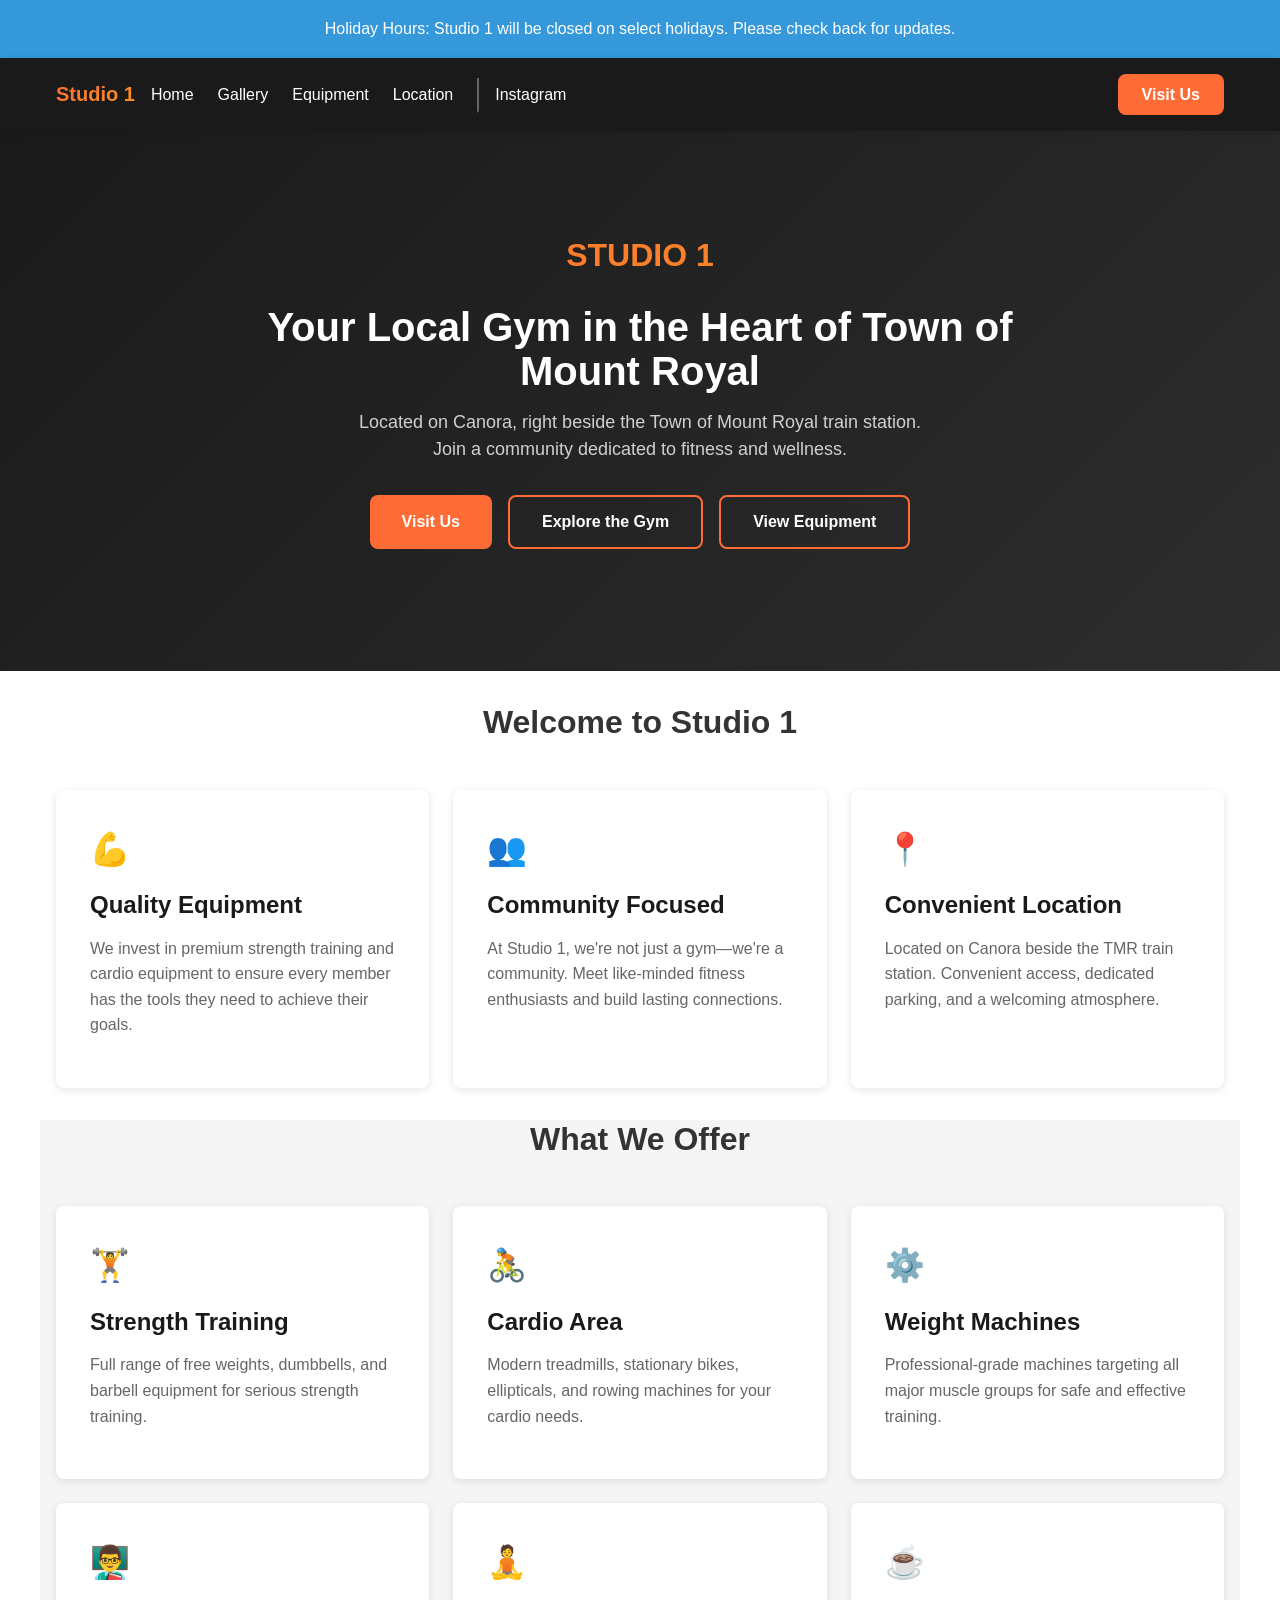
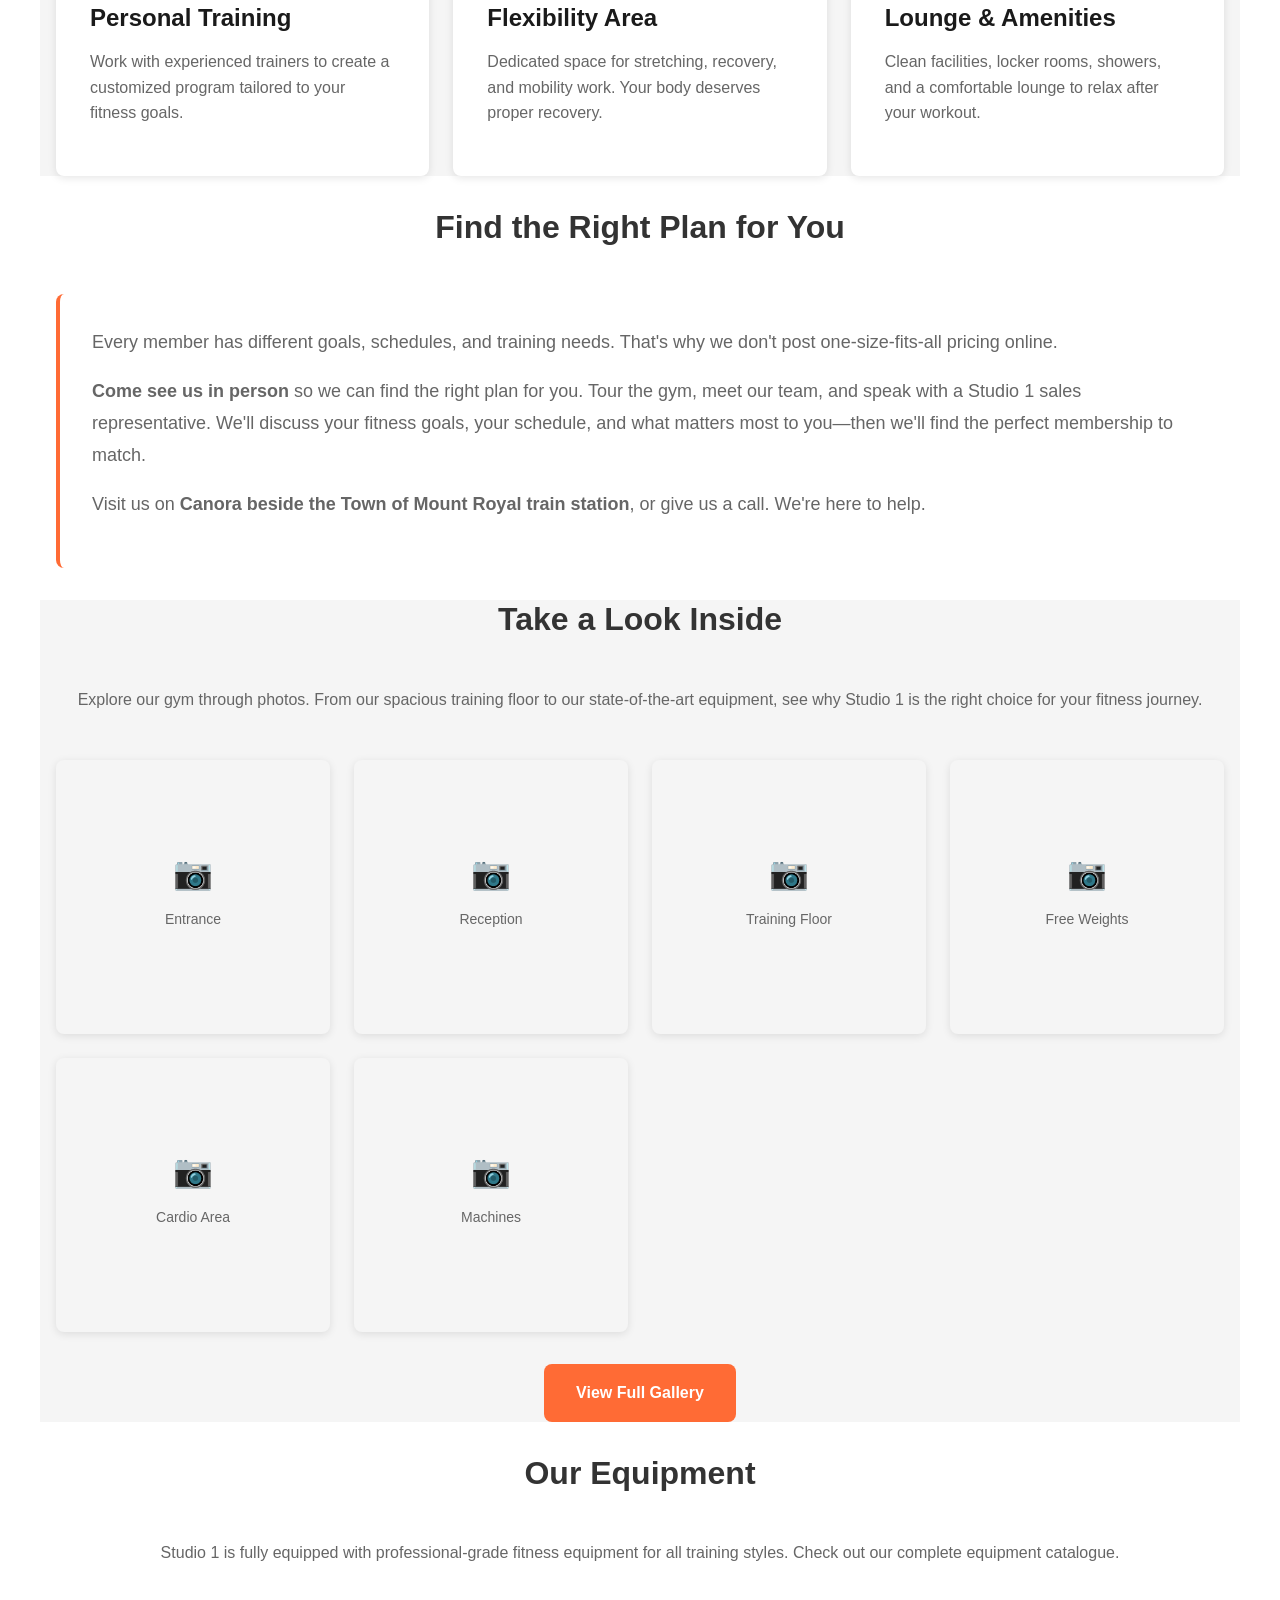
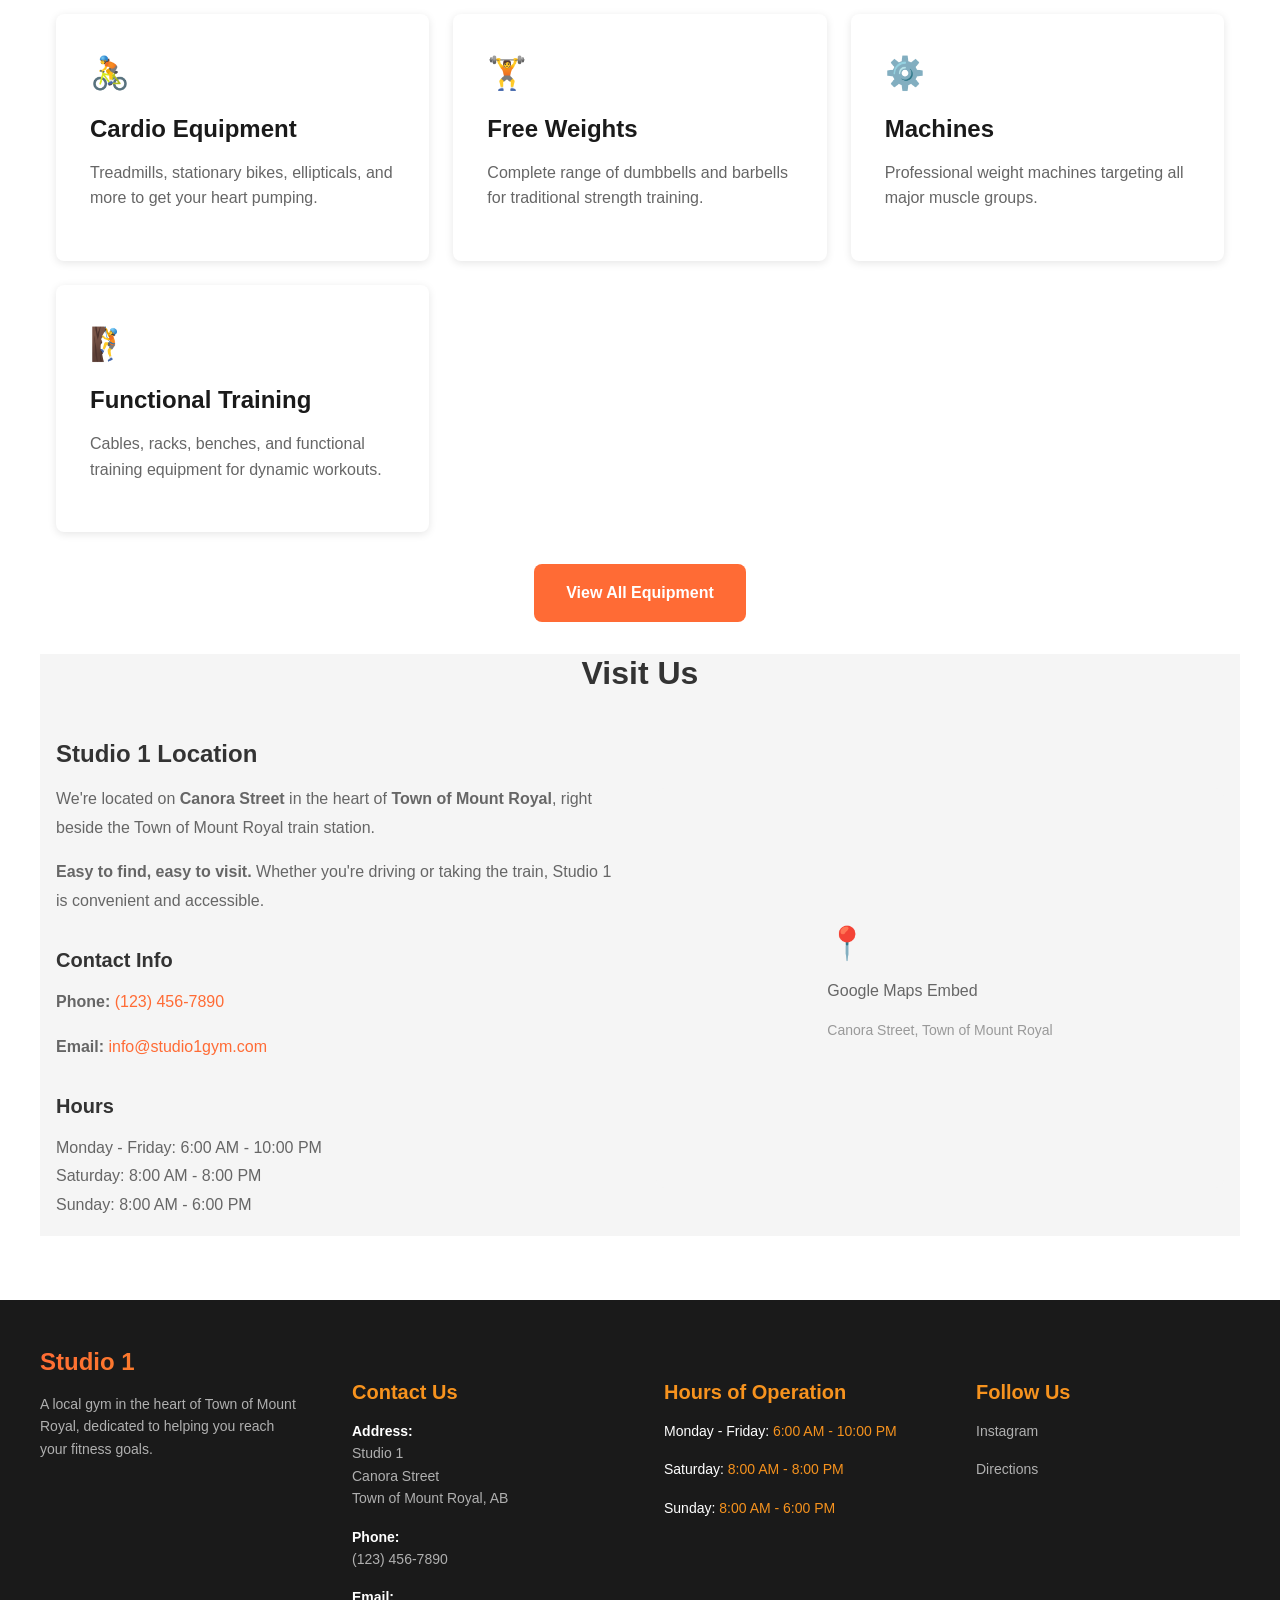
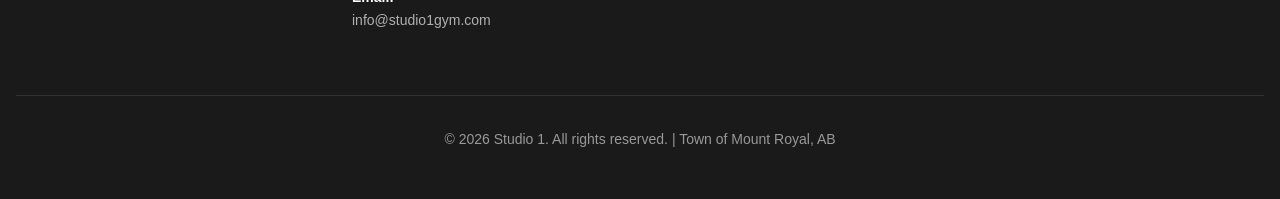
==== index.html @ 0e0e6036 "Initialized static website template for Studio1" ====
<!DOCTYPE html>
<html lang="en">
<head>
    <meta charset="UTF-8">
    <meta name="viewport" content="width=device-width, initial-scale=1.0">
    <meta name="description" content="Studio 1 - A local gym in Town of Mount Royal, offering strength training, cardio, and personal training.">
    <meta name="theme-color" content="#1a1a1a">
    <title>Studio 1 - Gym in Town of Mount Royal</title>
    <link rel="stylesheet" href="css/styles.css">
</head>
<body>
    <!-- Announcement Bar (loaded dynamically) -->
    <div id="announcement-bar" class="announcement-bar">
        <div class="announcement-text"></div>
    </div>

    <!-- Navbar (loaded dynamically) -->
    <header id="navbar-container"></header>

    <main>
        <!-- Hero Section -->
        <section class="hero">
            <div class="hero-content">
                <div class="hero-logo">STUDIO 1</div>
                <h1>Your Local Gym in the Heart of Town of Mount Royal</h1>
                <p class="hero-subtitle">
                    Located on Canora, right beside the Town of Mount Royal train station. 
                    <br>Join a community dedicated to fitness and wellness.
                </p>
                <div class="hero-buttons">
                    <button class="btn btn-primary" onclick="smoothScrollToElement('location'); return false;">Visit Us</button>
                    <button class="btn btn-secondary" onclick="window.location.href='gallery.html'; return false;">Explore the Gym</button>
                    <button class="btn btn-secondary" onclick="window.location.href='equipment.html'; return false;">View Equipment</button>
                </div>
            </div>
        </section>

        <!-- About Studio 1 -->
        <section class="container">
            <h2>Welcome to Studio 1</h2>
            <div class="cards-grid">
                <div class="card">
                    <div class="card-icon">💪</div>
                    <h3>Quality Equipment</h3>
                    <p class="card-description">
                        We invest in premium strength training and cardio equipment to ensure every member has the tools they need to achieve their goals.
                    </p>
                </div>
                <div class="card">
                    <div class="card-icon">👥</div>
                    <h3>Community Focused</h3>
                    <p class="card-description">
                        At Studio 1, we're not just a gym—we're a community. Meet like-minded fitness enthusiasts and build lasting connections.
                    </p>
                </div>
                <div class="card">
                    <div class="card-icon">📍</div>
                    <h3>Convenient Location</h3>
                    <p class="card-description">
                        Located on Canora beside the TMR train station. Convenient access, dedicated parking, and a welcoming atmosphere.
                    </p>
                </div>
            </div>
        </section>

        <!-- Gym Features -->
        <section class="container light-bg">
            <h2>What We Offer</h2>
            <div class="cards-grid">
                <div class="card">
                    <div class="card-icon">🏋️</div>
                    <h3>Strength Training</h3>
                    <p class="card-description">
                        Full range of free weights, dumbbells, and barbell equipment for serious strength training.
                    </p>
                </div>
                <div class="card">
                    <div class="card-icon">🚴</div>
                    <h3>Cardio Area</h3>
                    <p class="card-description">
                        Modern treadmills, stationary bikes, ellipticals, and rowing machines for your cardio needs.
                    </p>
                </div>
                <div class="card">
                    <div class="card-icon">⚙️</div>
                    <h3>Weight Machines</h3>
                    <p class="card-description">
                        Professional-grade machines targeting all major muscle groups for safe and effective training.
                    </p>
                </div>
                <div class="card">
                    <div class="card-icon">👨‍🏫</div>
                    <h3>Personal Training</h3>
                    <p class="card-description">
                        Work with experienced trainers to create a customized program tailored to your fitness goals.
                    </p>
                </div>
                <div class="card">
                    <div class="card-icon">🧘</div>
                    <h3>Flexibility Area</h3>
                    <p class="card-description">
                        Dedicated space for stretching, recovery, and mobility work. Your body deserves proper recovery.
                    </p>
                </div>
                <div class="card">
                    <div class="card-icon">☕</div>
                    <h3>Lounge & Amenities</h3>
                    <p class="card-description">
                        Clean facilities, locker rooms, showers, and a comfortable lounge to relax after your workout.
                    </p>
                </div>
            </div>
        </section>

        <!-- Membership Pitch Section -->
        <section class="container">
            <h2>Find the Right Plan for You</h2>
            <div class="text-section">
                <p>
                    Every member has different goals, schedules, and training needs. That's why we don't post one-size-fits-all pricing online.
                </p>
                <p>
                    <strong>Come see us in person</strong> so we can find the right plan for you. Tour the gym, meet our team, and speak with a Studio 1 sales representative. 
                    We'll discuss your fitness goals, your schedule, and what matters most to you—then we'll find the perfect membership to match.
                </p>
                <p>
                    Visit us on <strong>Canora beside the Town of Mount Royal train station</strong>, or give us a call. We're here to help.
                </p>
            </div>
        </section>

        <!-- Gallery Preview -->
        <section class="container light-bg">
            <h2>Take a Look Inside</h2>
            <p class="text-center" style="color: var(--light-text); margin-bottom: var(--spacing-2xl);">
                Explore our gym through photos. From our spacious training floor to our state-of-the-art equipment, 
                see why Studio 1 is the right choice for your fitness journey.
            </p>
            <div class="gallery-grid">
                <div class="gallery-item">
                    <div class="gallery-placeholder">
                        <div style="font-size: 2rem; margin-bottom: var(--spacing-sm);">📷</div>
                        <p>Entrance</p>
                    </div>
                </div>
                <div class="gallery-item">
                    <div class="gallery-placeholder">
                        <div style="font-size: 2rem; margin-bottom: var(--spacing-sm);">📷</div>
                        <p>Reception</p>
                    </div>
                </div>
                <div class="gallery-item">
                    <div class="gallery-placeholder">
                        <div style="font-size: 2rem; margin-bottom: var(--spacing-sm);">📷</div>
                        <p>Training Floor</p>
                    </div>
                </div>
                <div class="gallery-item">
                    <div class="gallery-placeholder">
                        <div style="font-size: 2rem; margin-bottom: var(--spacing-sm);">📷</div>
                        <p>Free Weights</p>
                    </div>
                </div>
                <div class="gallery-item">
                    <div class="gallery-placeholder">
                        <div style="font-size: 2rem; margin-bottom: var(--spacing-sm);">📷</div>
                        <p>Cardio Area</p>
                    </div>
                </div>
                <div class="gallery-item">
                    <div class="gallery-placeholder">
                        <div style="font-size: 2rem; margin-bottom: var(--spacing-sm);">📷</div>
                        <p>Machines</p>
                    </div>
                </div>
            </div>
            <div style="text-align: center; margin-top: var(--spacing-xl);">
                <a href="gallery.html" class="btn btn-primary">View Full Gallery</a>
            </div>
        </section>

        <!-- Equipment Preview -->
        <section class="container">
            <h2>Our Equipment</h2>
            <p class="text-center" style="color: var(--light-text); margin-bottom: var(--spacing-2xl);">
                Studio 1 is fully equipped with professional-grade fitness equipment for all training styles. 
                Check out our complete equipment catalogue.
            </p>
            <div class="cards-grid">
                <div class="card">
                    <div class="card-icon">🚴</div>
                    <h3>Cardio Equipment</h3>
                    <p class="card-description">
                        Treadmills, stationary bikes, ellipticals, and more to get your heart pumping.
                    </p>
                </div>
                <div class="card">
                    <div class="card-icon">🏋️</div>
                    <h3>Free Weights</h3>
                    <p class="card-description">
                        Complete range of dumbbells and barbells for traditional strength training.
                    </p>
                </div>
                <div class="card">
                    <div class="card-icon">⚙️</div>
                    <h3>Machines</h3>
                    <p class="card-description">
                        Professional weight machines targeting all major muscle groups.
                    </p>
                </div>
                <div class="card">
                    <div class="card-icon">🧗</div>
                    <h3>Functional Training</h3>
                    <p class="card-description">
                        Cables, racks, benches, and functional training equipment for dynamic workouts.
                    </p>
                </div>
            </div>
            <div style="text-align: center; margin-top: var(--spacing-xl);">
                <a href="equipment.html" class="btn btn-primary">View All Equipment</a>
            </div>
        </section>

        <!-- Location & Hours Section -->
        <section class="container light-bg" id="location">
            <h2>Visit Us</h2>
            <div class="location-content">
                <div class="location-info">
                    <h3>Studio 1 Location</h3>
                    <p>
                        We're located on <strong>Canora Street</strong> in the heart of <strong>Town of Mount Royal</strong>, 
                        right beside the Town of Mount Royal train station.
                    </p>
                    <p>
                        <strong>Easy to find, easy to visit.</strong> Whether you're driving or taking the train, 
                        Studio 1 is convenient and accessible.
                    </p>
                    
                    <h4 style="margin-top: var(--spacing-xl); margin-bottom: var(--spacing-md);">Contact Info</h4>
                    <p>
                        <strong>Phone:</strong> <a href="tel:+1234567890">(123) 456-7890</a>
                    </p>
                    <p>
                        <strong>Email:</strong> <a href="mailto:info@studio1gym.com">info@studio1gym.com</a>
                    </p>
                    
                    <h4 style="margin-top: var(--spacing-xl); margin-bottom: var(--spacing-md);">Hours</h4>
                    <p>
                        Monday - Friday: 6:00 AM - 10:00 PM<br>
                        Saturday: 8:00 AM - 8:00 PM<br>
                        Sunday: 8:00 AM - 6:00 PM
                    </p>
                </div>
                
                <div>
                    <div class="map-placeholder">
                        <div>
                            <div style="font-size: 2rem; margin-bottom: var(--spacing-sm);">📍</div>
                            <p>Google Maps Embed</p>
                            <p style="font-size: var(--font-size-sm); color: #999;">Canora Street, Town of Mount Royal</p>
                        </div>
                    </div>
                </div>
            </div>
        </section>
    </main>

    <!-- Footer (loaded dynamically) -->
    <footer id="footer-container"></footer>

    <!-- Scripts -->
    <script src="js/announcements.js"></script>
    <script src="js/main.js"></script>
</body>
</html>
---- css/styles.css ----
/**
 * Studio 1 Gym - Main Stylesheet
 * 
 * This file contains all styling for the Studio 1 website.
 * It uses CSS variables for easy branding customization.
 * Mobile-first approach ensures responsive design.
 * 
 * Sections:
 * 1. CSS Variables & Theme
 * 2. Reset & Base Styles
 * 3. Typography
 * 4. Navbar & Mobile Navigation
 * 5. Announcement Bar
 * 6. Hero Section
 * 7. Sections & Cards
 * 8. Gallery
 * 9. Equipment Catalogue
 * 10. Location & Footer
 * 11. Utilities & Responsive Design
 */

/* ================================
   1. CSS VARIABLES & THEME
   ================================ */

:root {
    /* Colors - Easy to customize for branding */
    --primary-color: #1a1a1a;
    --secondary-color: #ff6b35;
    --accent-color: #f7931e;
    --light-bg: #f5f5f5;
    --white: #ffffff;
    --dark-text: #333333;
    --light-text: #666666;
    --border-color: #e0e0e0;
    --success-color: #27ae60;
    --warning-color: #f39c12;
    --info-color: #3498db;
    
    /* Spacing - Consistent spacing scale */
    --spacing-xs: 0.25rem;
    --spacing-sm: 0.5rem;
    --spacing-md: 1rem;
    --spacing-lg: 1.5rem;
    --spacing-xl: 2rem;
    --spacing-2xl: 3rem;
    --spacing-3xl: 4rem;
    
    /* Typography */
    --font-primary: -apple-system, BlinkMacSystemFont, 'Segoe UI', Roboto, 'Helvetica Neue', Arial, sans-serif;
    --font-size-sm: 0.875rem;
    --font-size-base: 1rem;
    --font-size-lg: 1.125rem;
    --font-size-xl: 1.25rem;
    --font-size-2xl: 1.5rem;
    --font-size-3xl: 2rem;
    --font-size-4xl: 2.5rem;
    
    /* Other */
    --border-radius: 0.5rem;
    --box-shadow: 0 2px 8px rgba(0, 0, 0, 0.1);
    --transition: all 0.3s ease;
}

/* ================================
   2. RESET & BASE STYLES
   ================================ */

* {
    margin: 0;
    padding: 0;
    box-sizing: border-box;
}

html {
    scroll-behavior: smooth;
}

body {
    font-family: var(--font-primary);
    font-size: var(--font-size-base);
    color: var(--dark-text);
    background-color: var(--white);
    line-height: 1.6;
}

img {
    max-width: 100%;
    height: auto;
    display: block;
}

/* ================================
   3. TYPOGRAPHY
   ================================ */

h1, h2, h3, h4, h5, h6 {
    margin-top: var(--spacing-xl);
    margin-bottom: var(--spacing-md);
    line-height: 1.2;
    font-weight: 700;
}

h1 {
    font-size: var(--font-size-4xl);
}

h2 {
    font-size: var(--font-size-3xl);
}

h3 {
    font-size: var(--font-size-2xl);
}

h4 {
    font-size: var(--font-size-xl);
}

p {
    margin-bottom: var(--spacing-md);
}

a {
    color: var(--secondary-color);
    text-decoration: none;
    transition: var(--transition);
}

a:hover {
    color: var(--accent-color);
}

a:focus {
    outline: 3px solid var(--accent-color);
    outline-offset: 2px;
    border-radius: 3px;
}

/* ================================
   4. NAVBAR & MOBILE NAVIGATION
   ================================ */

.navbar {
    background-color: var(--primary-color);
    color: var(--white);
    position: sticky;
    top: 0;
    z-index: 100;
    box-shadow: var(--box-shadow);
}

.navbar-container {
    max-width: 1200px;
    margin: 0 auto;
    padding: var(--spacing-md);
    display: flex;
    justify-content: space-between;
    align-items: center;
    gap: var(--spacing-md);
}

.navbar-brand {
    flex-shrink: 0;
}

.brand-link {
    color: var(--white);
    font-size: var(--font-size-xl);
    font-weight: 700;
    display: flex;
    align-items: center;
    gap: var(--spacing-sm);
}

.brand-name {
    background: linear-gradient(135deg, var(--secondary-color), var(--accent-color));
    -webkit-background-clip: text;
    -webkit-text-fill-color: transparent;
    background-clip: text;
}

/* Mobile Navigation Toggle */
.nav-toggle {
    display: none;
    background: none;
    border: none;
    cursor: pointer;
    padding: var(--spacing-sm);
    flex-direction: column;
    gap: 5px;
    z-index: 101;
}

.hamburger {
    width: 25px;
    height: 3px;
    background-color: var(--white);
    border-radius: 2px;
    transition: var(--transition);
}

/* Navigation Menu */
.nav-menu {
    display: flex;
    list-style: none;
    gap: var(--spacing-lg);
    align-items: center;
    flex: 1;
    margin: 0;
}

.nav-link {
    color: var(--white);
    font-weight: 500;
    transition: var(--transition);
    padding: var(--spacing-sm) 0;
    border-bottom: 2px solid transparent;
}

.nav-link:hover {
    color: var(--accent-color);
    border-bottom-color: var(--accent-color);
}

.nav-link:focus {
    outline: 3px solid var(--accent-color);
    outline-offset: 2px;
}

.nav-phone {
    display: none;
}

.nav-social {
    padding-left: var(--spacing-md);
    border-left: 2px solid var(--light-text);
}

/* Call-to-Action Button in Nav */
.nav-cta-button {
    background-color: var(--secondary-color);
    color: var(--white);
    padding: var(--spacing-sm) var(--spacing-lg);
    border-radius: var(--border-radius);
    font-weight: 600;
    transition: var(--transition);
    white-space: nowrap;
}

.nav-cta-button:hover {
    background-color: var(--accent-color);
    transform: translateY(-2px);
    box-shadow: 0 4px 12px rgba(255, 107, 53, 0.4);
}

/* ================================
   5. ANNOUNCEMENT BAR
   ================================ */

.announcement-bar {
    background-color: var(--info-color);
    color: var(--white);
    padding: var(--spacing-md);
    text-align: center;
    font-weight: 500;
    display: none;
}

.announcement-bar.announcement-warning {
    background-color: var(--warning-color);
}

.announcement-bar.announcement-success {
    background-color: var(--success-color);
}

.announcement-bar.announcement-info {
    background-color: var(--info-color);
}

.announcement-text {
    max-width: 1200px;
    margin: 0 auto;
}

/* ================================
   6. HERO SECTION
   ================================ */

.hero {
    background: linear-gradient(135deg, var(--primary-color) 0%, #2d2d2d 100%);
    color: var(--white);
    padding: var(--spacing-3xl) var(--spacing-md);
    text-align: center;
    min-height: 60vh;
    display: flex;
    align-items: center;
    justify-content: center;
}

.hero-content {
    max-width: 800px;
}

.hero-logo {
    font-size: var(--font-size-3xl);
    margin-bottom: var(--spacing-lg);
    font-weight: 700;
    background: linear-gradient(135deg, var(--secondary-color), var(--accent-color));
    -webkit-background-clip: text;
    -webkit-text-fill-color: transparent;
    background-clip: text;
}

.hero h1 {
    margin-top: 0;
    font-size: var(--font-size-4xl);
    margin-bottom: var(--spacing-md);
    line-height: 1.1;
}

.hero-subtitle {
    font-size: var(--font-size-lg);
    margin-bottom: var(--spacing-xl);
    color: #d0d0d0;
    line-height: 1.5;
}

.hero-buttons {
    display: flex;
    flex-direction: column;
    gap: var(--spacing-md);
    margin-bottom: var(--spacing-lg);
}

.btn {
    display: inline-block;
    padding: var(--spacing-md) var(--spacing-xl);
    border-radius: var(--border-radius);
    font-weight: 600;
    text-align: center;
    cursor: pointer;
    border: none;
    transition: var(--transition);
    font-size: var(--font-size-base);
}

.btn-primary {
    background-color: var(--secondary-color);
    color: var(--white);
}

.btn-primary:hover {
    background-color: var(--accent-color);
    transform: translateY(-2px);
    box-shadow: 0 4px 12px rgba(255, 107, 53, 0.4);
}

.btn-secondary {
    background-color: transparent;
    color: var(--white);
    border: 2px solid var(--secondary-color);
}

.btn-secondary:hover {
    background-color: var(--secondary-color);
}

.btn:focus {
    outline: 3px solid var(--accent-color);
    outline-offset: 2px;
}

/* ================================
   7. SECTIONS & CARDS
   ================================ */

.container {
    max-width: 1200px;
    margin: 0 auto;
    padding: 0 var(--spacing-md);
}

section {
    padding: var(--spacing-3xl) var(--spacing-md);
}

section.light-bg {
    background-color: var(--light-bg);
}

section h2 {
    text-align: center;
    margin-bottom: var(--spacing-2xl);
}

/* Cards Grid */
.cards-grid {
    display: grid;
    grid-template-columns: repeat(auto-fit, minmax(280px, 1fr));
    gap: var(--spacing-lg);
    margin-bottom: var(--spacing-xl);
}

.card {
    background-color: var(--white);
    border-radius: var(--border-radius);
    padding: var(--spacing-xl);
    box-shadow: var(--box-shadow);
    transition: var(--transition);
    border: 2px solid transparent;
}

.card:hover {
    transform: translateY(-4px);
    box-shadow: 0 4px 16px rgba(0, 0, 0, 0.15);
}

.card h3 {
    margin-top: 0;
    color: var(--primary-color);
}

.card-icon {
    font-size: var(--font-size-3xl);
    margin-bottom: var(--spacing-md);
    color: var(--secondary-color);
}

.card-description {
    color: var(--light-text);
    line-height: 1.6;
}

/* Text Section */
.text-section {
    background-color: var(--white);
    border-left: 4px solid var(--secondary-color);
    padding: var(--spacing-xl);
    border-radius: var(--border-radius);
    margin: var(--spacing-xl) 0;
}

.text-section p {
    font-size: var(--font-size-lg);
    line-height: 1.8;
    color: var(--light-text);
}

/* ================================
   8. GALLERY
   ================================ */

.gallery-grid {
    display: grid;
    grid-template-columns: repeat(auto-fill, minmax(250px, 1fr));
    gap: var(--spacing-lg);
}

.gallery-item {
    position: relative;
    overflow: hidden;
    border-radius: var(--border-radius);
    box-shadow: var(--box-shadow);
    aspect-ratio: 1;
    background-color: var(--light-bg);
    display: flex;
    align-items: center;
    justify-content: center;
}

.gallery-item img {
    width: 100%;
    height: 100%;
    object-fit: cover;
    transition: var(--transition);
}

.gallery-item:hover img {
    transform: scale(1.05);
}

.gallery-placeholder {
    color: var(--light-text);
    text-align: center;
    font-size: var(--font-size-sm);
    padding: var(--spacing-md);
}

.gallery-category {
    margin-bottom: var(--spacing-3xl);
}

.gallery-category h3 {
    border-bottom: 2px solid var(--secondary-color);
    padding-bottom: var(--spacing-md);
    margin-bottom: var(--spacing-lg);
}

/* ================================
   9. EQUIPMENT CATALOGUE
   ================================ */

.equipment-category {
    margin-bottom: var(--spacing-3xl);
}

.equipment-category h3 {
    border-bottom: 2px solid var(--secondary-color);
    padding-bottom: var(--spacing-md);
    margin-bottom: var(--spacing-lg);
}

.equipment-card {
    background-color: var(--white);
    border-radius: var(--border-radius);
    overflow: hidden;
    box-shadow: var(--box-shadow);
    transition: var(--transition);
}

.equipment-card:hover {
    transform: translateY(-4px);
    box-shadow: 0 4px 16px rgba(0, 0, 0, 0.15);
}

.equipment-image {
    width: 100%;
    height: 200px;
    background-color: var(--light-bg);
    display: flex;
    align-items: center;
    justify-content: center;
    overflow: hidden;
}

.equipment-image img {
    width: 100%;
    height: 100%;
    object-fit: cover;
}

.equipment-info {
    padding: var(--spacing-lg);
}

.equipment-name {
    font-size: var(--font-size-lg);
    font-weight: 700;
    color: var(--primary-color);
    margin: 0 0 var(--spacing-sm) 0;
}

.equipment-category-label {
    display: inline-block;
    background-color: var(--light-bg);
    color: var(--primary-color);
    padding: var(--spacing-xs) var(--spacing-sm);
    border-radius: var(--border-radius);
    font-size: var(--font-size-sm);
    margin-bottom: var(--spacing-md);
    font-weight: 600;
}

.equipment-description {
    color: var(--light-text);
    margin-bottom: var(--spacing-md);
    font-size: var(--font-size-sm);
    line-height: 1.6;
}

.equipment-best-for {
    border-top: 1px solid var(--border-color);
    padding-top: var(--spacing-md);
    font-size: var(--font-size-sm);
}

.equipment-best-for strong {
    color: var(--secondary-color);
}

/* ================================
   10. LOCATION & FOOTER
   ================================ */

#location {
    scroll-margin-top: 80px;
}

.location-content {
    display: grid;
    grid-template-columns: 1fr 1fr;
    gap: var(--spacing-xl);
    align-items: center;
}

.location-info h3 {
    margin-top: 0;
}

.location-info p {
    color: var(--light-text);
    line-height: 1.8;
}

.map-placeholder {
    width: 100%;
    height: 400px;
    background-color: var(--light-bg);
    border-radius: var(--border-radius);
    display: flex;
    align-items: center;
    justify-content: center;
    color: var(--light-text);
    font-weight: 500;
}

/* Footer */
.footer {
    background-color: var(--primary-color);
    color: var(--white);
    padding: var(--spacing-2xl) var(--spacing-md) 0;
    margin-top: var(--spacing-3xl);
}

.footer-container {
    max-width: 1200px;
    margin: 0 auto;
    display: grid;
    grid-template-columns: repeat(auto-fit, minmax(250px, 1fr));
    gap: var(--spacing-2xl);
    margin-bottom: var(--spacing-2xl);
}

.footer-section h4 {
    color: var(--accent-color);
    margin-bottom: var(--spacing-md);
}

.footer-brand h3 {
    margin-top: 0;
    background: linear-gradient(135deg, var(--secondary-color), var(--accent-color));
    -webkit-background-clip: text;
    -webkit-text-fill-color: transparent;
    background-clip: text;
}

.footer-description {
    color: #b0b0b0;
    font-size: var(--font-size-sm);
    line-height: 1.6;
}

.contact-list,
.hours-list,
.social-links {
    list-style: none;
    margin: 0;
    padding: 0;
}

.contact-list li,
.hours-list li,
.social-links li {
    margin-bottom: var(--spacing-md);
    font-size: var(--font-size-sm);
}

.contact-list a,
.social-links a {
    color: #b0b0b0;
}

.contact-list a:hover,
.social-links a:hover {
    color: var(--accent-color);
}

.hours-list span {
    color: var(--accent-color);
}

.footer-bottom {
    border-top: 1px solid rgba(255, 255, 255, 0.1);
    padding-top: var(--spacing-xl);
    padding-bottom: var(--spacing-xl);
    text-align: center;
    color: #999;
    font-size: var(--font-size-sm);
}

/* ================================
   11. UTILITIES & RESPONSIVE DESIGN
   ================================ */

.text-center {
    text-align: center;
}

.mt-0 { margin-top: 0; }
.mb-0 { margin-bottom: 0; }

/* Responsive Design */

/* Mobile: 480px and below */
@media (max-width: 480px) {
    :root {
        --font-size-4xl: 1.75rem;
        --font-size-3xl: 1.5rem;
    }
    
    .nav-toggle {
        display: flex;
    }
    
    .nav-menu {
        position: absolute;
        top: 60px;
        left: 0;
        right: 0;
        flex-direction: column;
        background-color: var(--primary-color);
        max-height: 0;
        overflow: hidden;
        transition: max-height 0.3s ease;
        gap: 0;
    }
    
    .nav-menu.active {
        max-height: 500px;
    }
    
    .nav-link {
        display: block;
        padding: var(--spacing-md);
        border-bottom: 1px solid rgba(255, 255, 255, 0.1);
        border-left: none;
    }
    
    .nav-phone {
        display: block;
    }
    
    .nav-cta-button {
        display: none;
    }
    
    .nav-social {
        border-left: none;
        border-bottom: 1px solid rgba(255, 255, 255, 0.1);
        padding-left: var(--spacing-md);
    }
    
    .hero {
        min-height: 50vh;
        padding: var(--spacing-2xl) var(--spacing-md);
    }
    
    .hero h1 {
        font-size: var(--font-size-3xl);
    }
    
    .hero-buttons {
        flex-direction: column;
    }
    
    section {
        padding: var(--spacing-2xl) var(--spacing-md);
    }
    
    .cards-grid {
        grid-template-columns: 1fr;
    }
    
    .location-content {
        grid-template-columns: 1fr;
    }
    
    .map-placeholder {
        height: 300px;
    }
}

/* Tablet: 481px to 768px */
@media (min-width: 481px) and (max-width: 768px) {
    .hero-buttons {
        flex-direction: column;
    }
    
    .location-content {
        grid-template-columns: 1fr;
    }
    
    .map-placeholder {
        height: 300px;
    }
}

/* Desktop: 769px and above */
@media (min-width: 769px) {
    .nav-menu {
        gap: var(--spacing-lg);
    }
    
    .hero-buttons {
        flex-direction: row;
        justify-content: center;
    }
    
    .cards-grid {
        grid-template-columns: repeat(auto-fit, minmax(280px, 1fr));
    }
}

/* Print Styles */
@media print {
    .navbar,
    .announcement-bar,
    .nav-toggle {
        display: none;
    }
    
    body {
        color: #000;
    }
}
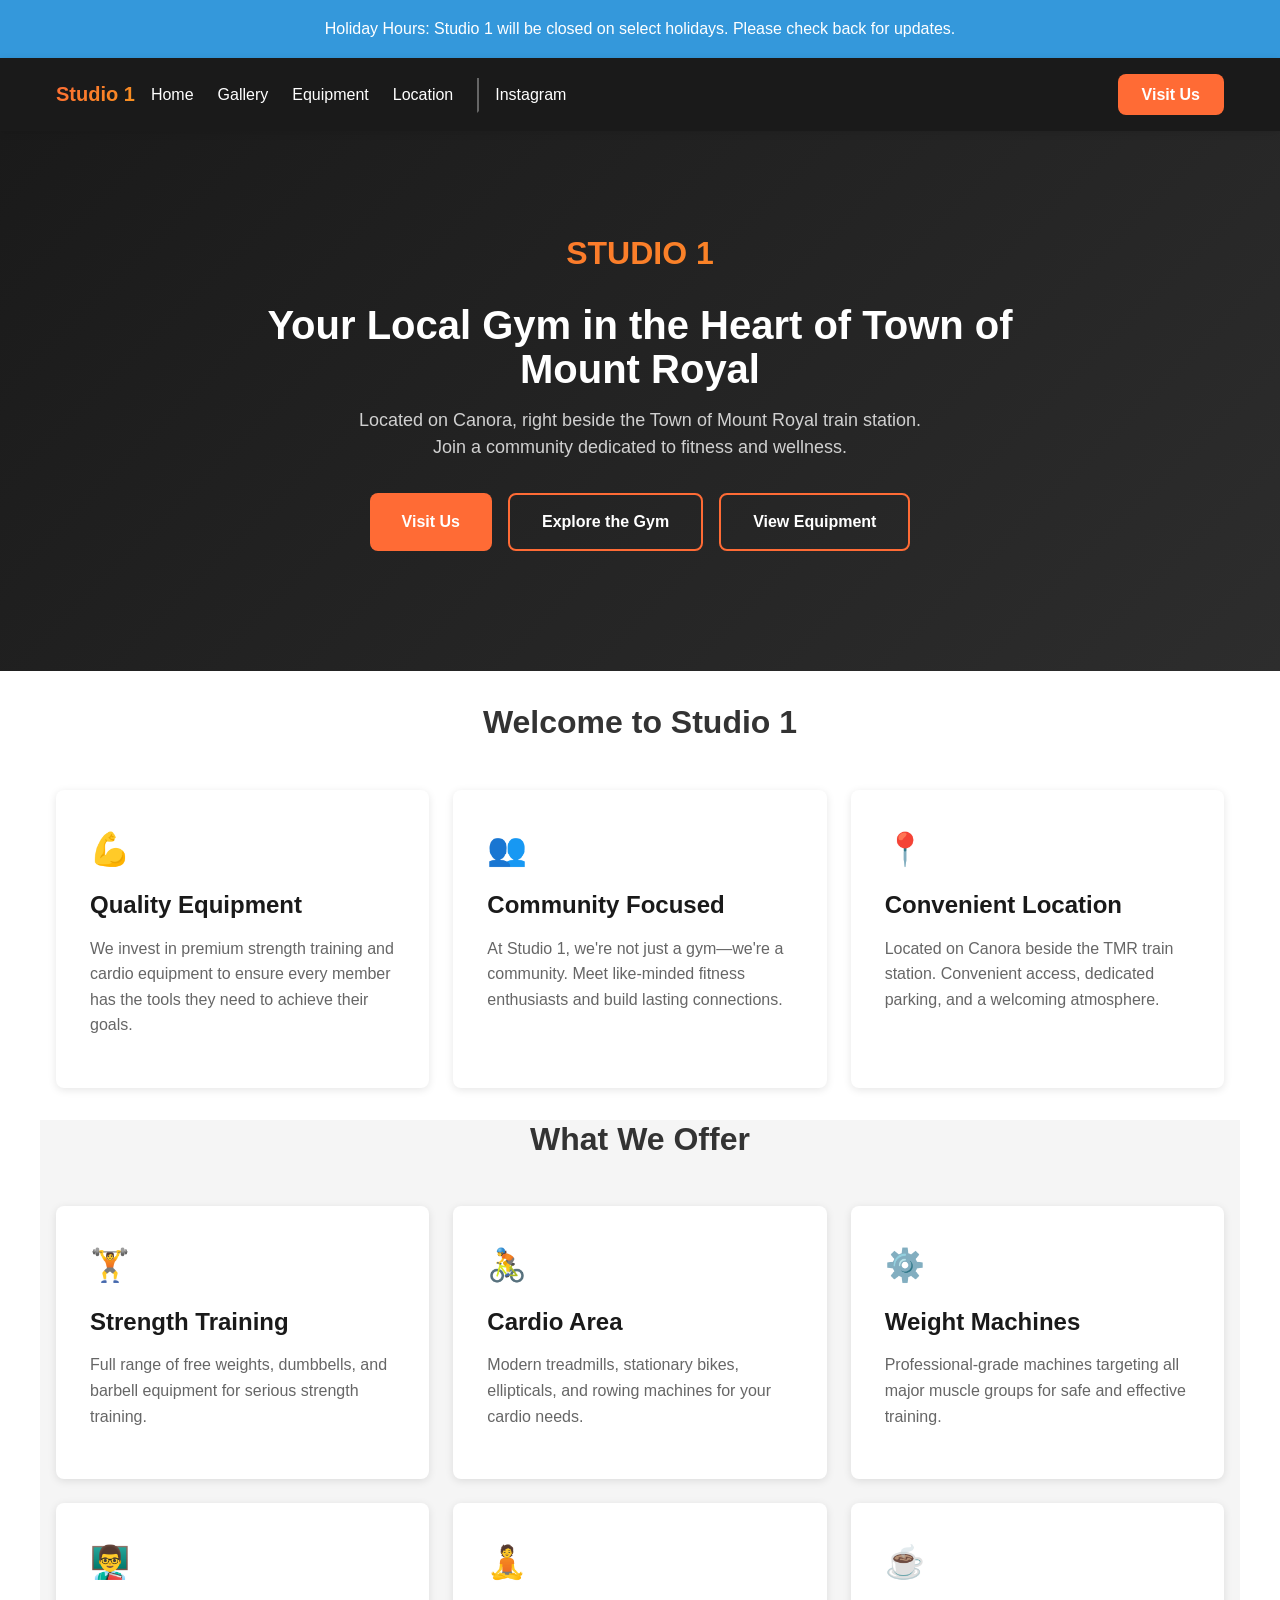
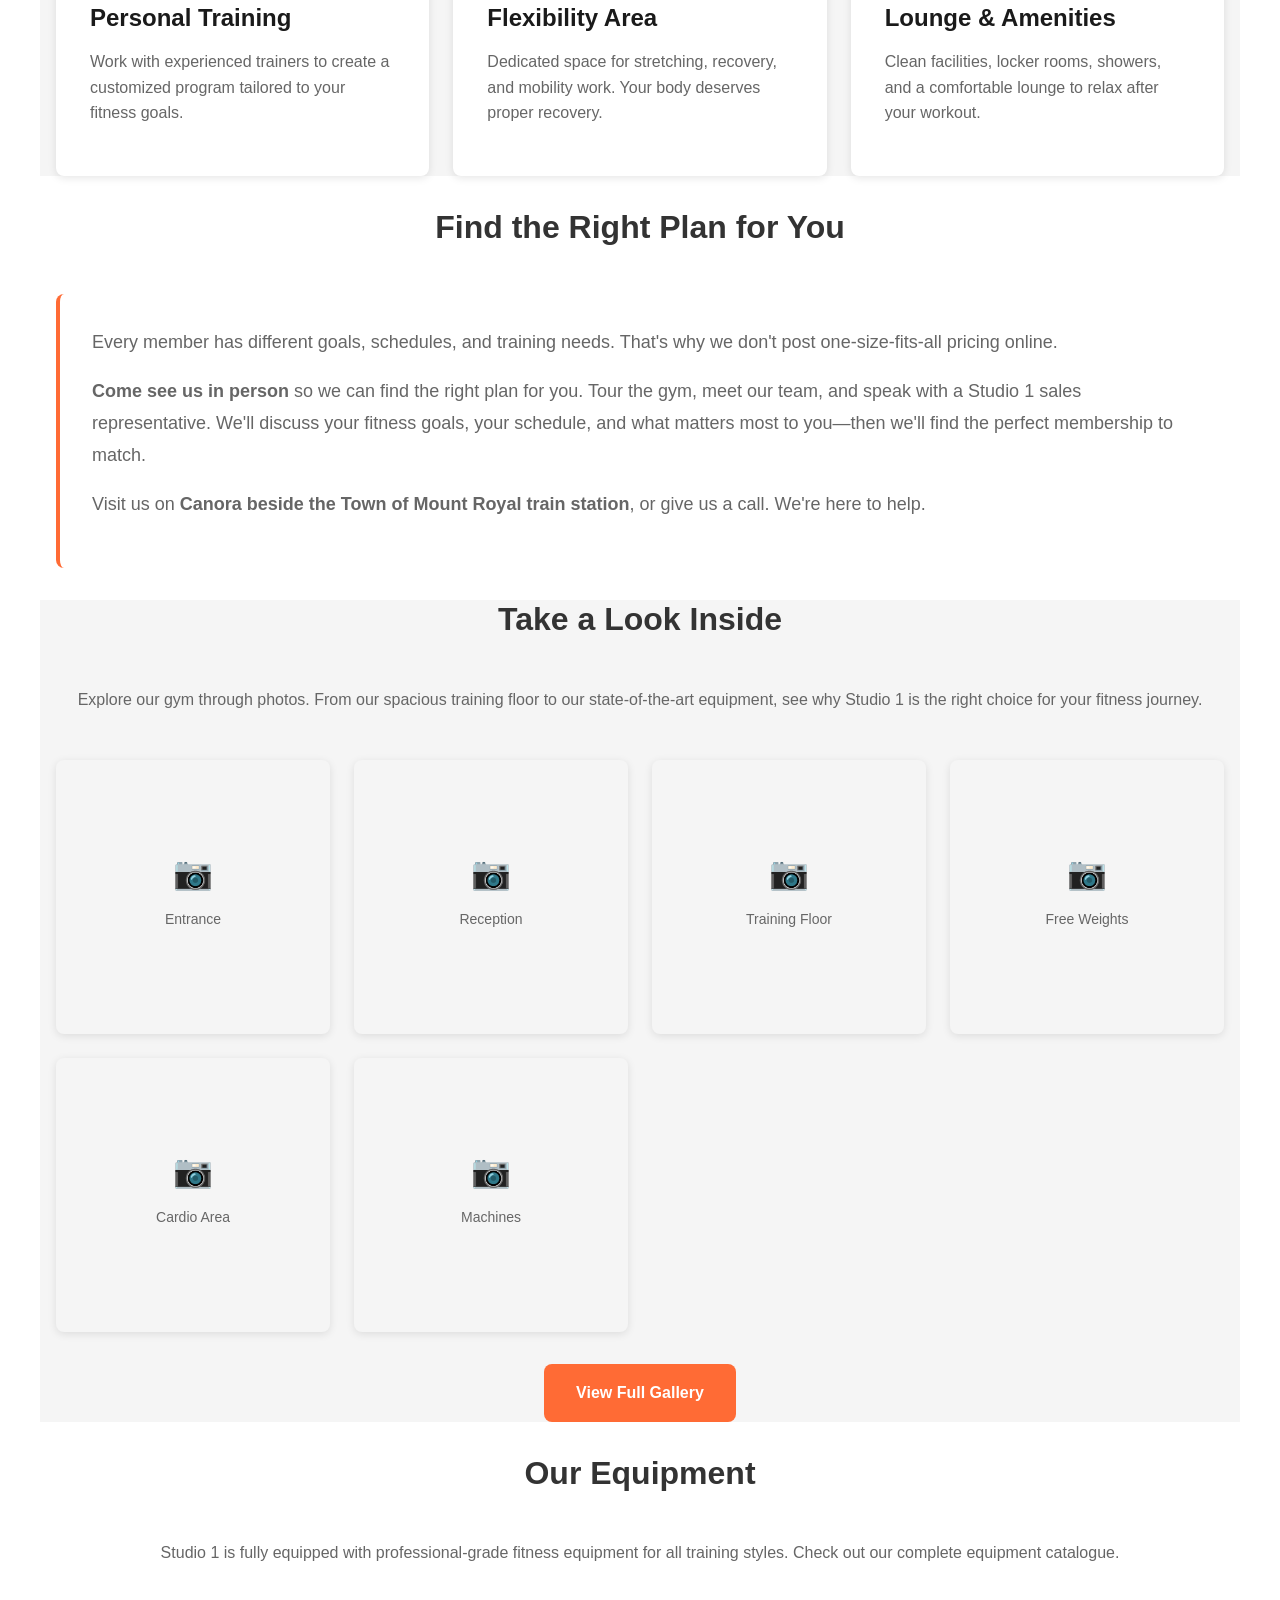
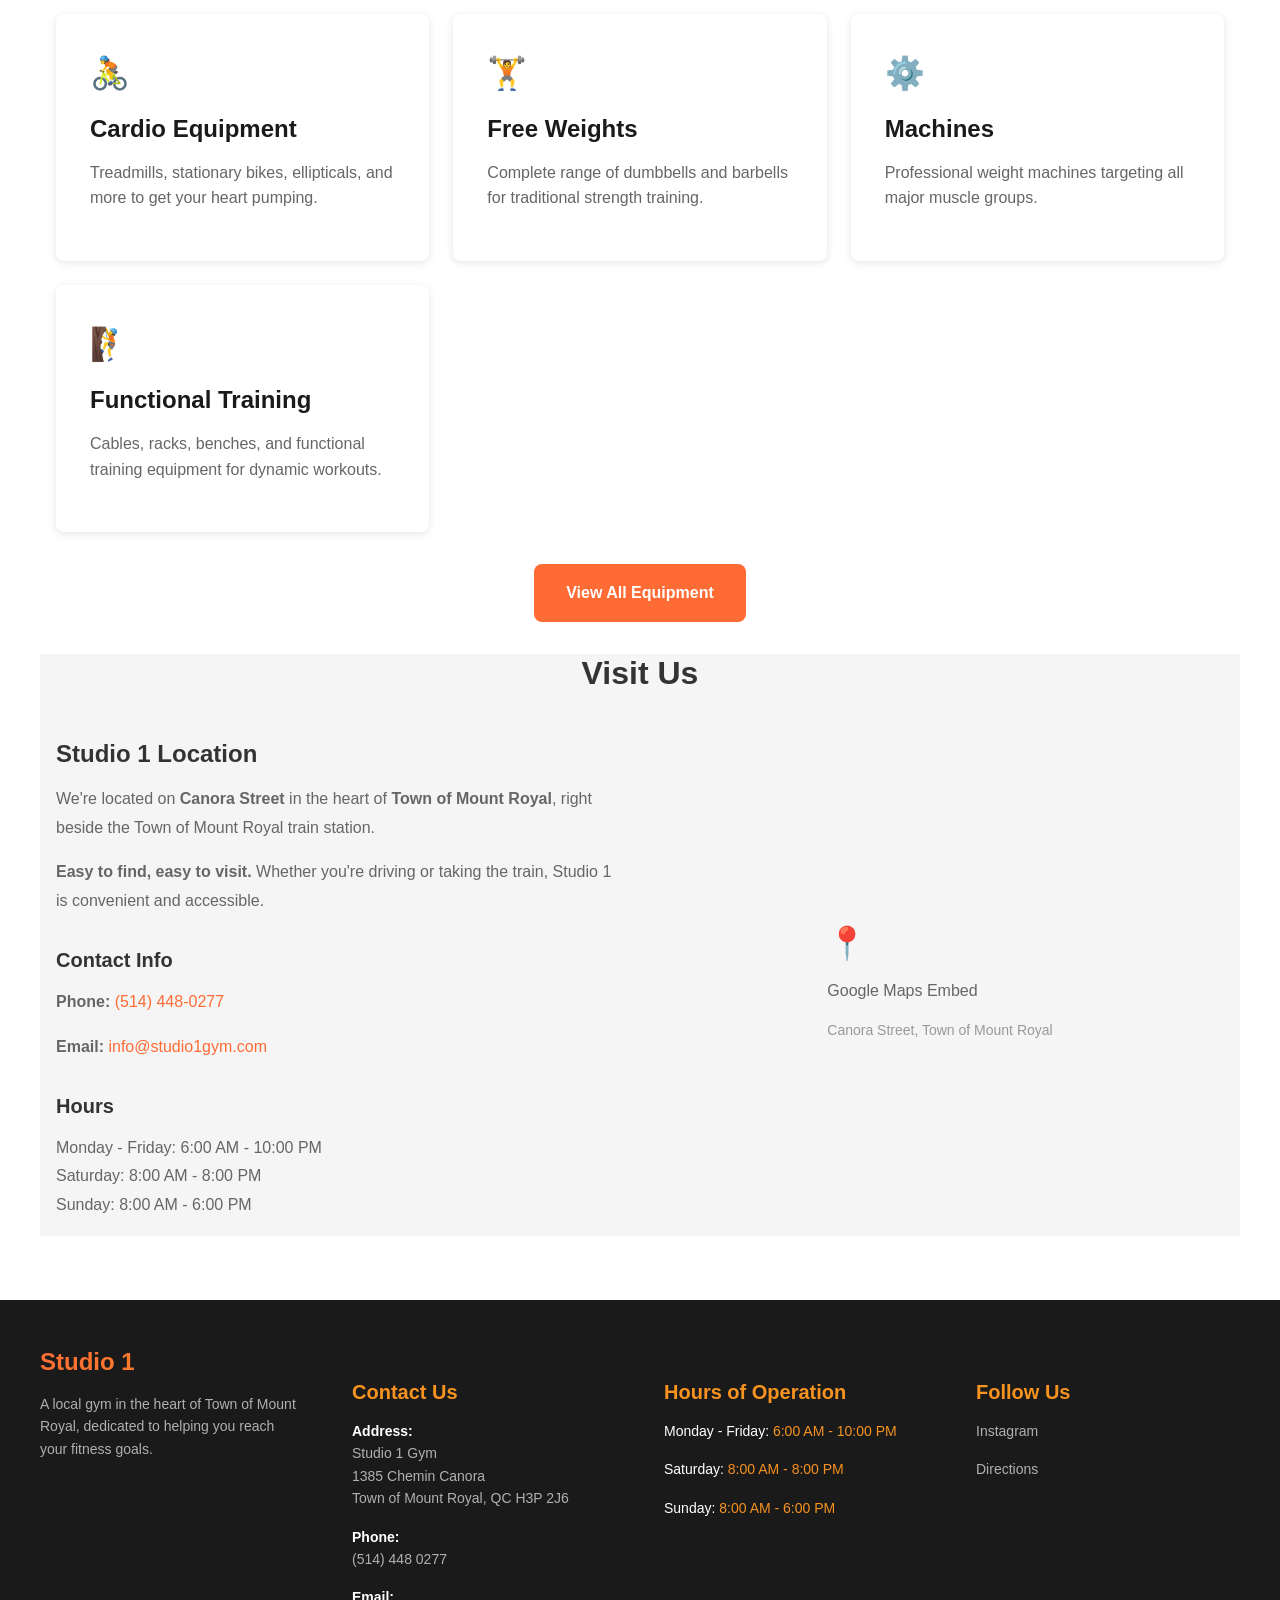
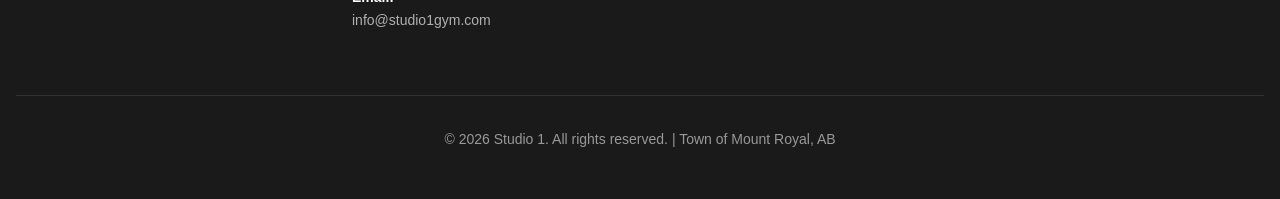
==== commit 044f63b7: "Updated contact info" ====
--- a/index.html
+++ b/index.html
@@ -28,7 +28,7 @@
                     <br>Join a community dedicated to fitness and wellness.
                 </p>
                 <div class="hero-buttons">
-                    <button class="btn btn-primary" onclick="smoothScrollToElement('location'); return false;">Visit Us</button>
+                    <a href="https://www.google.com/maps/place/Studio+1+Gym/@45.5171466,-73.6470891,17z/data=!3m1!4b1!4m6!3m5!1s0x4cc919adff4fad75:0x8b262b7abc46507a!8m2!3d45.5171466!4d-73.6445142!16s%2Fg%2F1tf3b4ml?entry=ttu&g_ep=EgoyMDI2MDUwNi4wIKXMDSoASAFQAw%3D%3D" class="btn btn-primary" target="_blank" rel="noopener noreferrer">Visit Us</a>
                     <button class="btn btn-secondary" onclick="window.location.href='gallery.html'; return false;">Explore the Gym</button>
                     <button class="btn btn-secondary" onclick="window.location.href='equipment.html'; return false;">View Equipment</button>
                 </div>
@@ -238,7 +238,7 @@
                     
                     <h4 style="margin-top: var(--spacing-xl); margin-bottom: var(--spacing-md);">Contact Info</h4>
                     <p>
-                        <strong>Phone:</strong> <a href="tel:+1234567890">(123) 456-7890</a>
+                        <strong>Phone:</strong> <a href="tel:+1234567890">(514) 448-0277</a>
                     </p>
                     <p>
                         <strong>Email:</strong> <a href="mailto:info@studio1gym.com">info@studio1gym.com</a>
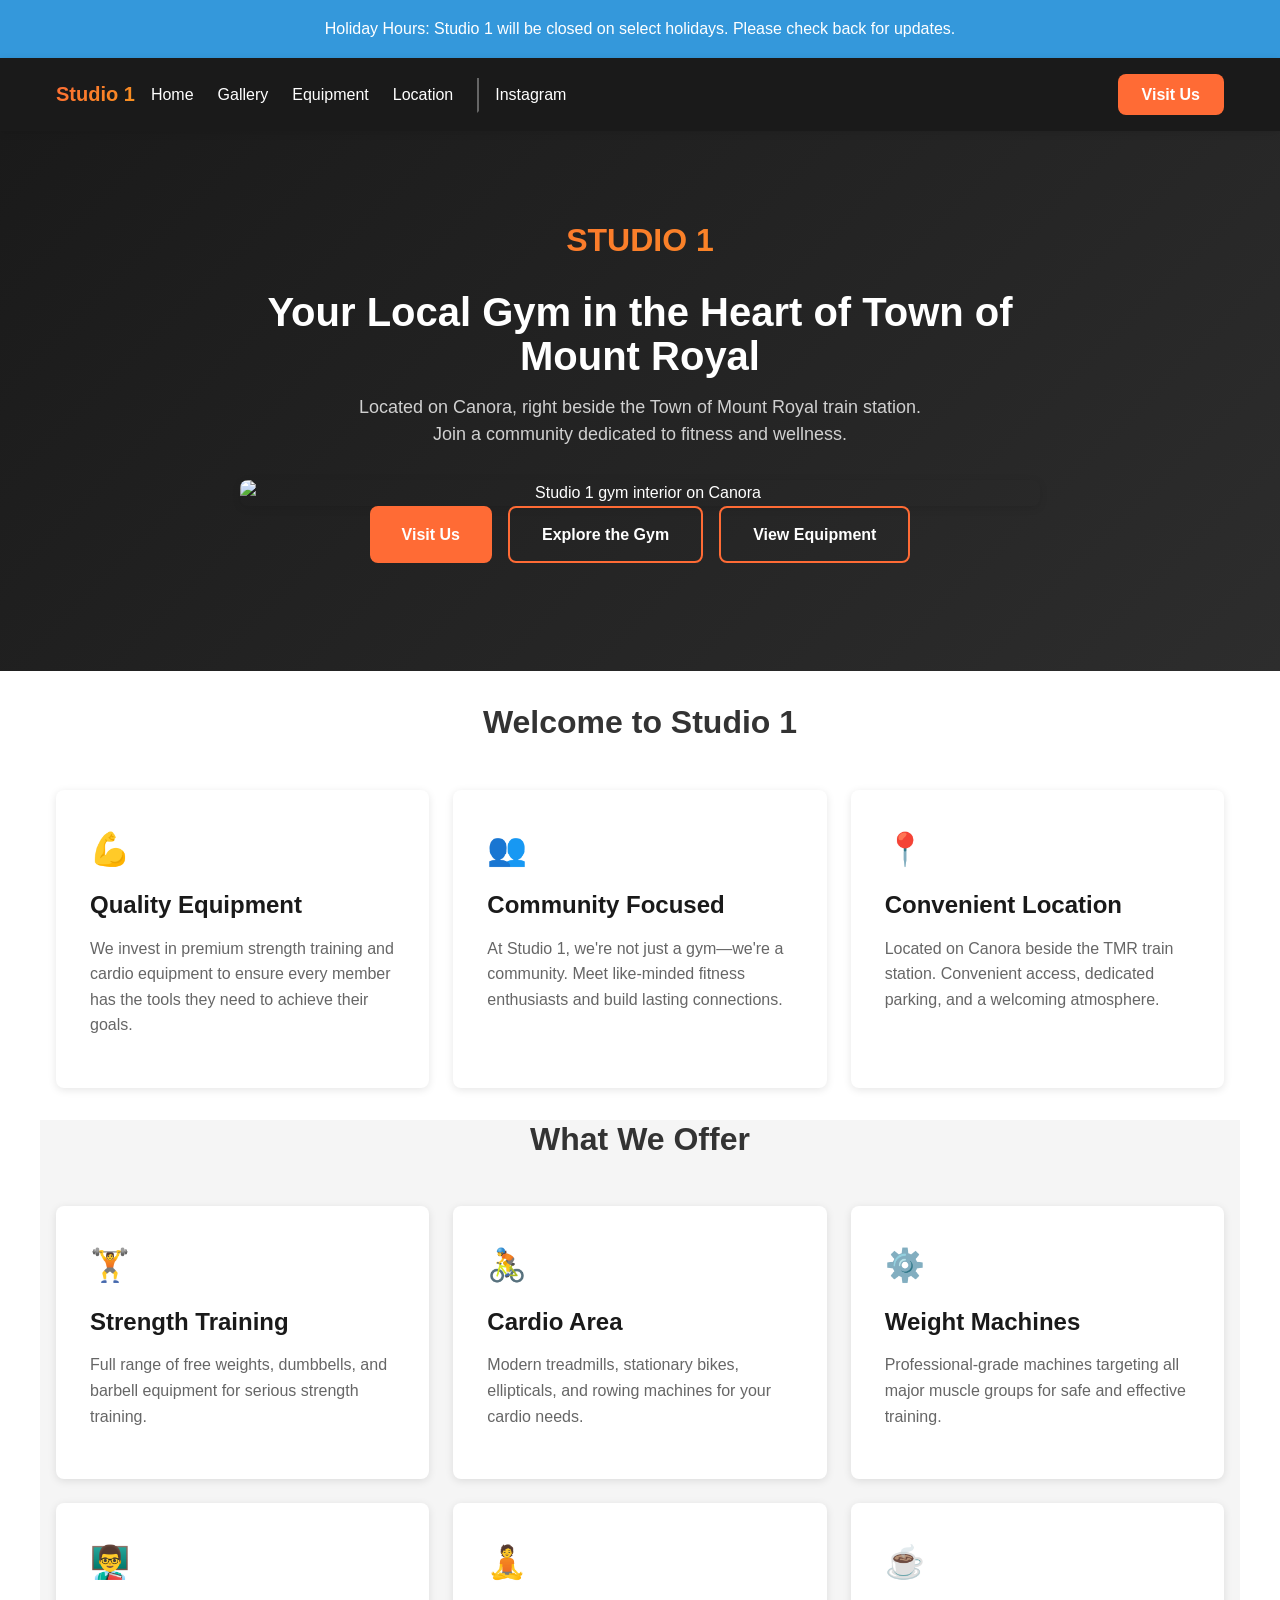
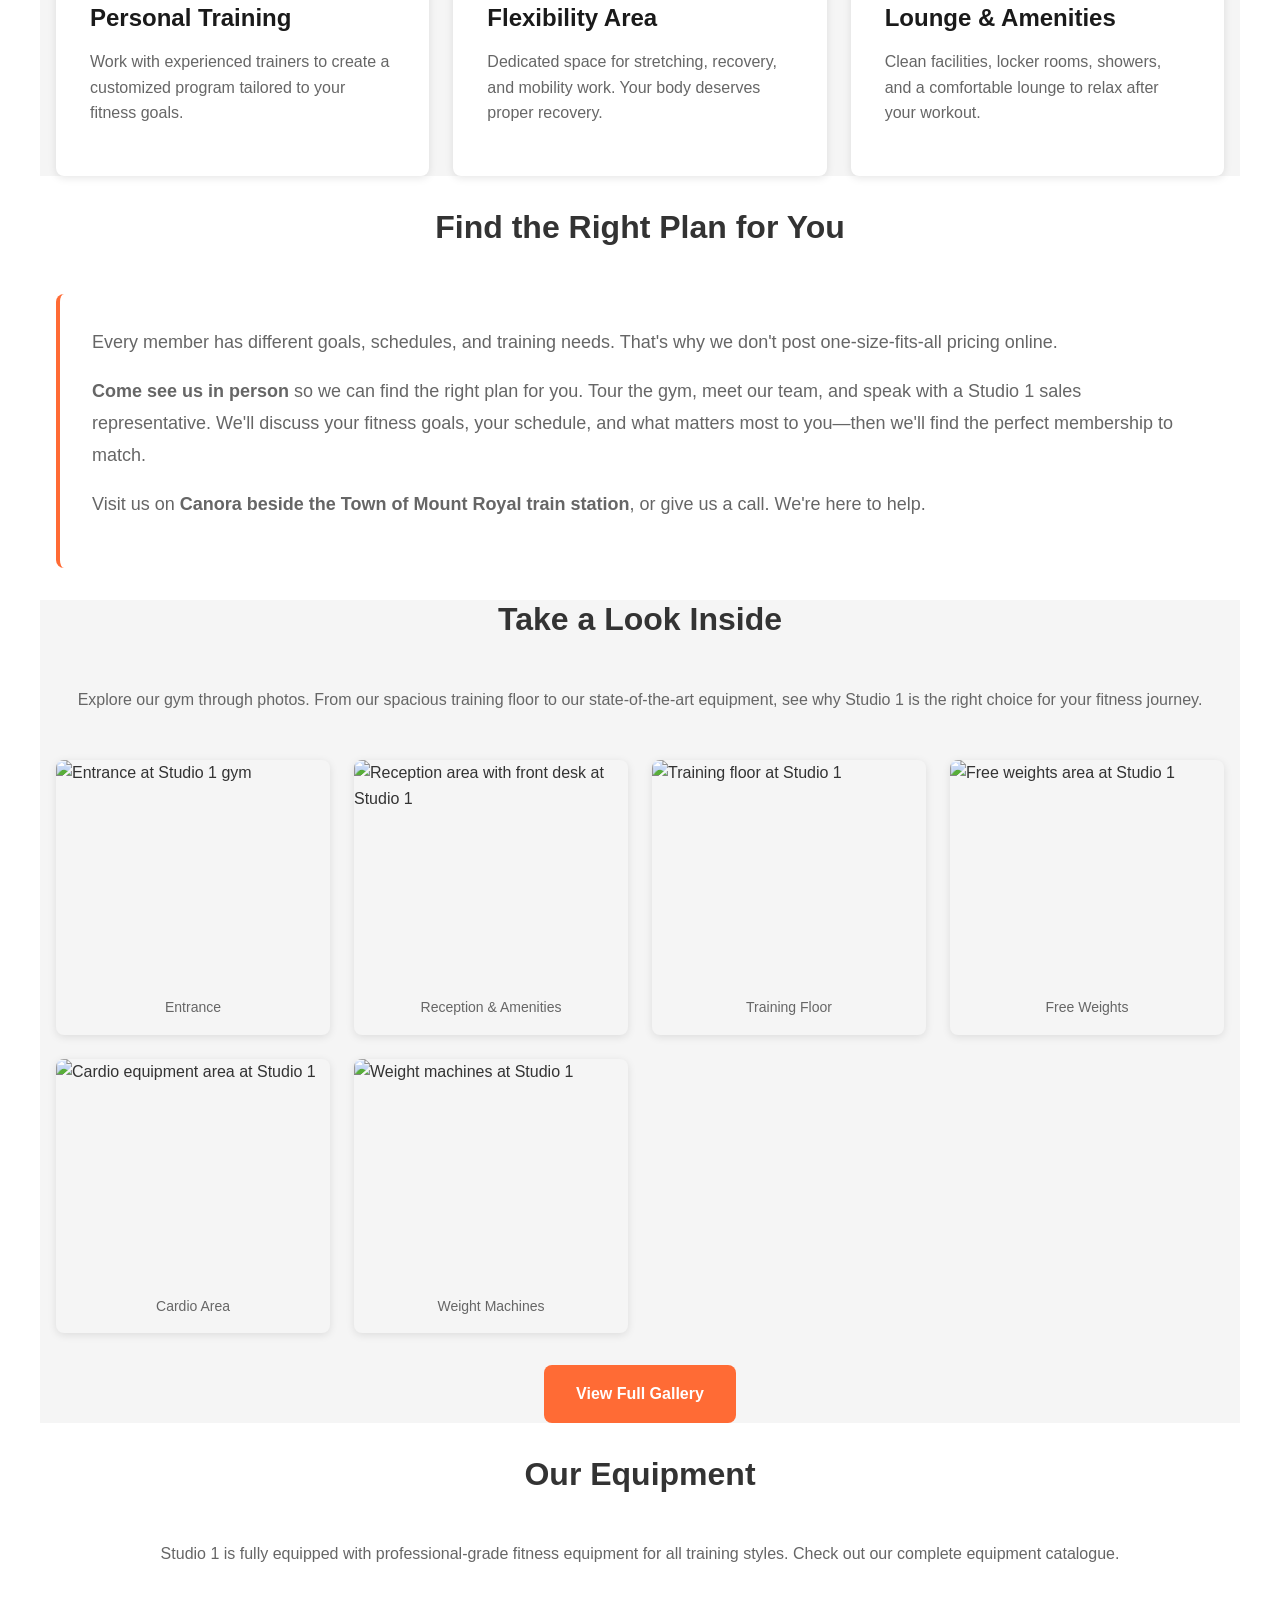
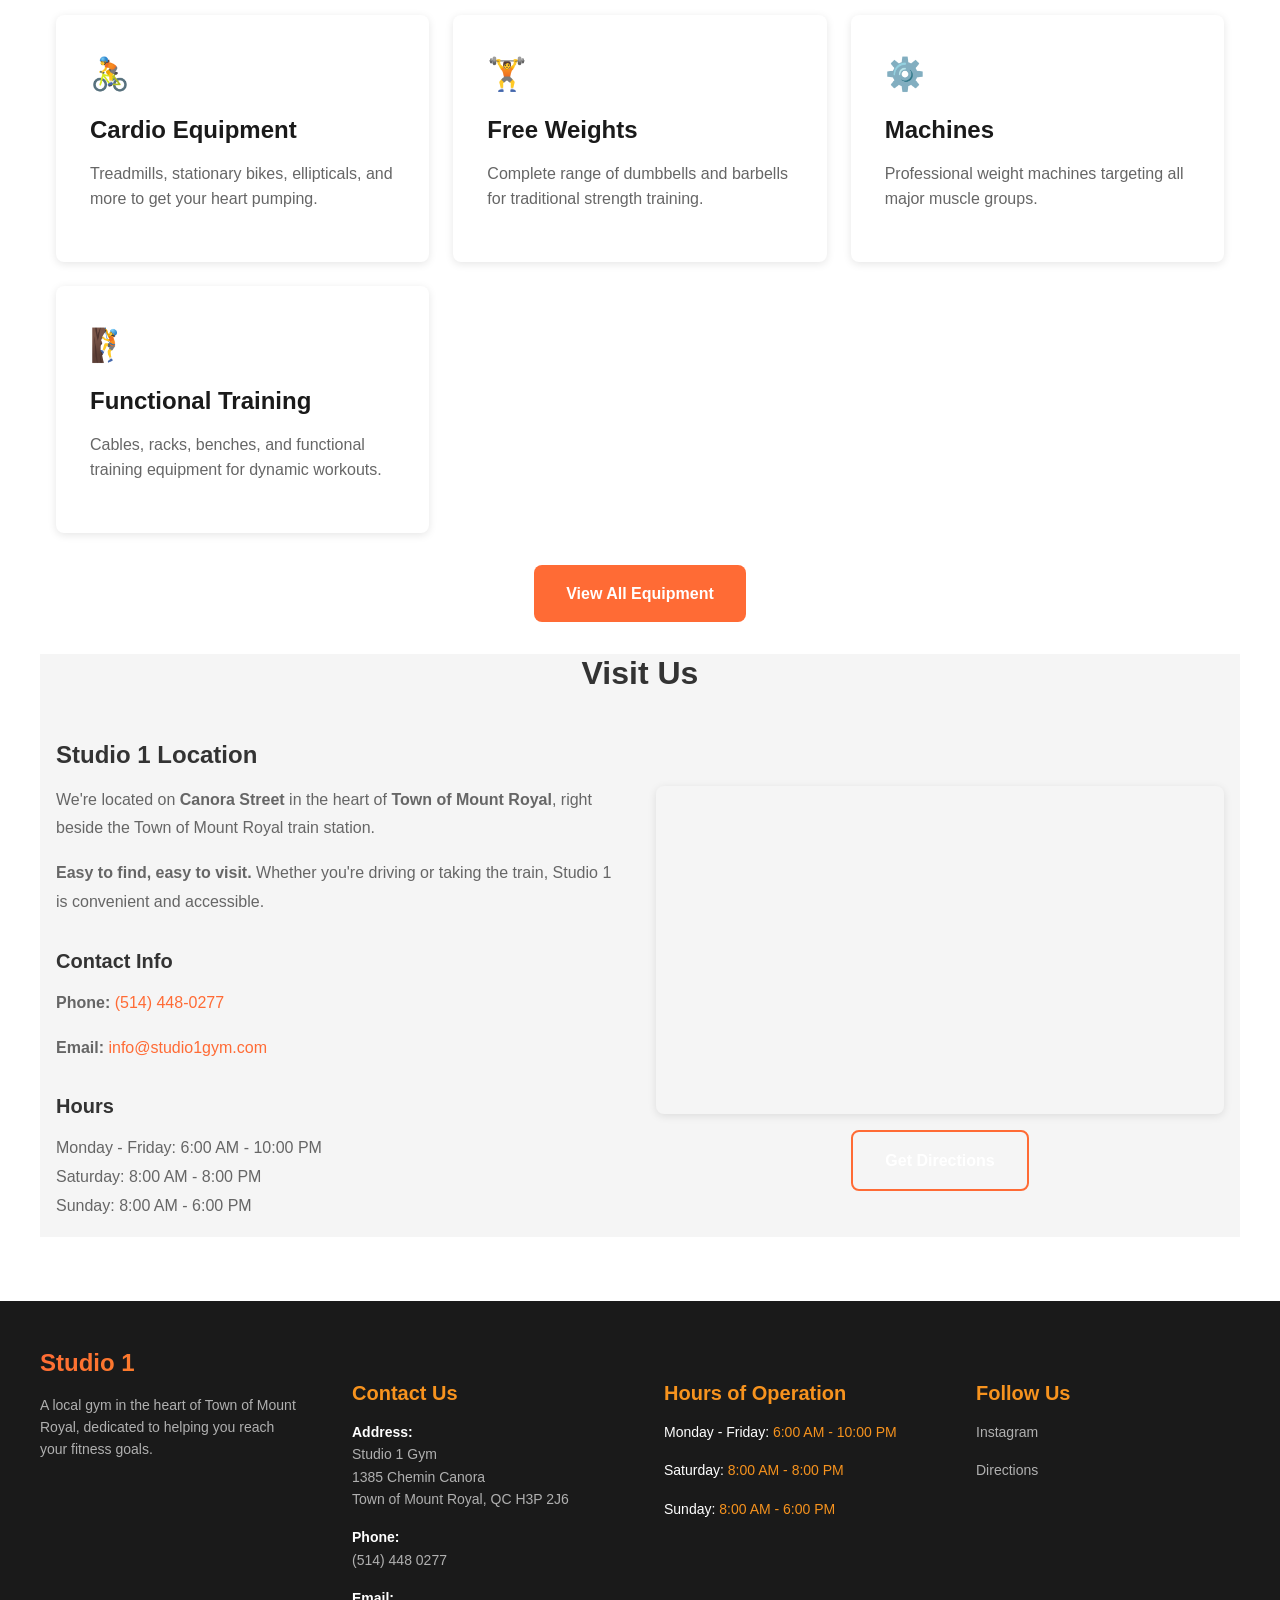
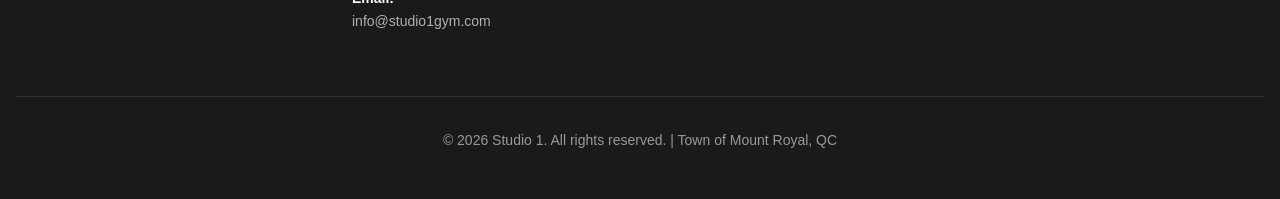
==== commit e6fd5ff0: "UI polish and removal of placeholders" ====
--- a/index.html
+++ b/index.html
@@ -27,8 +27,11 @@
                     Located on Canora, right beside the Town of Mount Royal train station. 
                     <br>Join a community dedicated to fitness and wellness.
                 </p>
+                <div class="hero-media">
+                    <img src="assets/images/hero/studio-1-hero.jpg" alt="Studio 1 gym interior on Canora" class="hero-image" loading="lazy">
+                </div>
                 <div class="hero-buttons">
-                    <a href="https://www.google.com/maps/place/Studio+1+Gym/@45.5171466,-73.6470891,17z/data=!3m1!4b1!4m6!3m5!1s0x4cc919adff4fad75:0x8b262b7abc46507a!8m2!3d45.5171466!4d-73.6445142!16s%2Fg%2F1tf3b4ml?entry=ttu&g_ep=EgoyMDI2MDUwNi4wIKXMDSoASAFQAw%3D%3D" class="btn btn-primary" target="_blank" rel="noopener noreferrer">Visit Us</a>
+                    <a href="index.html#location" class="btn btn-primary">Visit Us</a>
                     <button class="btn btn-secondary" onclick="window.location.href='gallery.html'; return false;">Explore the Gym</button>
                     <button class="btn btn-secondary" onclick="window.location.href='equipment.html'; return false;">View Equipment</button>
                 </div>
@@ -137,42 +140,30 @@
                 see why Studio 1 is the right choice for your fitness journey.
             </p>
             <div class="gallery-grid">
-                <div class="gallery-item">
-                    <div class="gallery-placeholder">
-                        <div style="font-size: 2rem; margin-bottom: var(--spacing-sm);">📷</div>
-                        <p>Entrance</p>
-                    </div>
-                </div>
-                <div class="gallery-item">
-                    <div class="gallery-placeholder">
-                        <div style="font-size: 2rem; margin-bottom: var(--spacing-sm);">📷</div>
-                        <p>Reception</p>
-                    </div>
-                </div>
-                <div class="gallery-item">
-                    <div class="gallery-placeholder">
-                        <div style="font-size: 2rem; margin-bottom: var(--spacing-sm);">📷</div>
-                        <p>Training Floor</p>
-                    </div>
-                </div>
-                <div class="gallery-item">
-                    <div class="gallery-placeholder">
-                        <div style="font-size: 2rem; margin-bottom: var(--spacing-sm);">📷</div>
-                        <p>Free Weights</p>
-                    </div>
-                </div>
-                <div class="gallery-item">
-                    <div class="gallery-placeholder">
-                        <div style="font-size: 2rem; margin-bottom: var(--spacing-sm);">📷</div>
-                        <p>Cardio Area</p>
-                    </div>
-                </div>
-                <div class="gallery-item">
-                    <div class="gallery-placeholder">
-                        <div style="font-size: 2rem; margin-bottom: var(--spacing-sm);">📷</div>
-                        <p>Machines</p>
-                    </div>
-                </div>
+                <figure class="gallery-item">
+                    <img src="assets/images/gallery/entrance.jpg" alt="Entrance at Studio 1 gym" loading="lazy" />
+                    <figcaption>Entrance</figcaption>
+                </figure>
+                <figure class="gallery-item">
+                    <img src="assets/images/gallery/reception.jpg" alt="Reception area with front desk at Studio 1" loading="lazy" />
+                    <figcaption>Reception & Amenities</figcaption>
+                </figure>
+                <figure class="gallery-item">
+                    <img src="assets/images/gallery/training-floor.jpg" alt="Training floor at Studio 1" loading="lazy" />
+                    <figcaption>Training Floor</figcaption>
+                </figure>
+                <figure class="gallery-item">
+                    <img src="assets/images/gallery/free-weights.jpg" alt="Free weights area at Studio 1" loading="lazy" />
+                    <figcaption>Free Weights</figcaption>
+                </figure>
+                <figure class="gallery-item">
+                    <img src="assets/images/gallery/cardio-area.jpg" alt="Cardio equipment area at Studio 1" loading="lazy" />
+                    <figcaption>Cardio Area</figcaption>
+                </figure>
+                <figure class="gallery-item">
+                    <img src="assets/images/gallery/weight-machines.jpg" alt="Weight machines at Studio 1" loading="lazy" />
+                    <figcaption>Weight Machines</figcaption>
+                </figure>
             </div>
             <div style="text-align: center; margin-top: var(--spacing-xl);">
                 <a href="gallery.html" class="btn btn-primary">View Full Gallery</a>
@@ -238,7 +229,7 @@
                     
                     <h4 style="margin-top: var(--spacing-xl); margin-bottom: var(--spacing-md);">Contact Info</h4>
                     <p>
-                        <strong>Phone:</strong> <a href="tel:+1234567890">(514) 448-0277</a>
+                        <strong>Phone:</strong> <a href="tel:+15144480277">(514) 448-0277</a>
                     </p>
                     <p>
                         <strong>Email:</strong> <a href="mailto:info@studio1gym.com">info@studio1gym.com</a>
@@ -253,12 +244,19 @@
                 </div>
                 
                 <div>
-                    <div class="map-placeholder">
-                        <div>
-                            <div style="font-size: 2rem; margin-bottom: var(--spacing-sm);">📍</div>
-                            <p>Google Maps Embed</p>
-                            <p style="font-size: var(--font-size-sm); color: #999;">Canora Street, Town of Mount Royal</p>
-                        </div>
+                    <div class="map-container">
+                        <!-- Replace the src below with the Studio 1 Google Maps embed URL when available -->
+                        <iframe
+                            class="responsive-map"
+                            src="https://www.google.com/maps/embed?pb=!1m18!1m12!1m3!1d2833.4184977769626!2d-73.64671478441876!3d45.51756757910171!2m3!1f0!2f0!3f0!3m2!1i1024!2i768!4f13.1!3m3!1m2!1s0x4cc919adff4fad75%3A0x8b262b7abc46507a!2s1385%20Chemin%20Canora!5e0!3m2!1sen!2sca!4v0000000000000"
+                            allowfullscreen=""
+                            loading="lazy"
+                            referrerpolicy="no-referrer-when-downgrade"
+                            title="Studio 1 gym location in Town of Mount Royal"
+                        ></iframe>
+                    </div>
+                    <div style="margin-top: var(--spacing-md); text-align: center;">
+                        <a href="https://www.google.com/maps/dir/?api=1&destination=Studio+1+Gym+Canora+Town+of+Mount+Royal" class="btn btn-secondary" target="_blank" rel="noopener noreferrer">Get Directions</a>
                     </div>
                 </div>
             </div>
--- a/css/styles.css
+++ b/css/styles.css
@@ -334,6 +334,18 @@
     margin-bottom: var(--spacing-lg);
 }
 
+.hero-media {
+    margin: var(--spacing-lg) auto 0;
+    max-width: 900px;
+}
+
+.hero-image {
+    width: 100%;
+    border-radius: var(--border-radius);
+    box-shadow: var(--box-shadow);
+    display: block;
+}
+
 .btn {
     display: inline-block;
     padding: var(--spacing-md) var(--spacing-xl);
@@ -463,22 +475,28 @@
     overflow: hidden;
     border-radius: var(--border-radius);
     box-shadow: var(--box-shadow);
-    aspect-ratio: 1;
     background-color: var(--light-bg);
     display: flex;
-    align-items: center;
-    justify-content: center;
+    flex-direction: column;
 }
 
 .gallery-item img {
     width: 100%;
-    height: 100%;
+    height: 220px;
     object-fit: cover;
     transition: var(--transition);
+    display: block;
 }
 
 .gallery-item:hover img {
-    transform: scale(1.05);
+    transform: scale(1.03);
+}
+
+.gallery-item figcaption {
+    padding: var(--spacing-md);
+    color: var(--light-text);
+    font-size: var(--font-size-sm);
+    text-align: center;
 }
 
 .gallery-placeholder {
@@ -604,16 +622,20 @@
     line-height: 1.8;
 }
 
-.map-placeholder {
+.map-container {
     width: 100%;
-    height: 400px;
+    min-height: 320px;
     background-color: var(--light-bg);
     border-radius: var(--border-radius);
-    display: flex;
-    align-items: center;
-    justify-content: center;
-    color: var(--light-text);
-    font-weight: 500;
+    overflow: hidden;
+    box-shadow: var(--box-shadow);
+}
+
+.responsive-map {
+    width: 100%;
+    height: 100%;
+    border: 0;
+    min-height: 320px;
 }
 
 /* Footer */
@@ -777,7 +799,7 @@
         grid-template-columns: 1fr;
     }
     
-    .map-placeholder {
+    .map-container {
         height: 300px;
     }
 }
@@ -792,7 +814,7 @@
         grid-template-columns: 1fr;
     }
     
-    .map-placeholder {
+    .map-container {
         height: 300px;
     }
 }
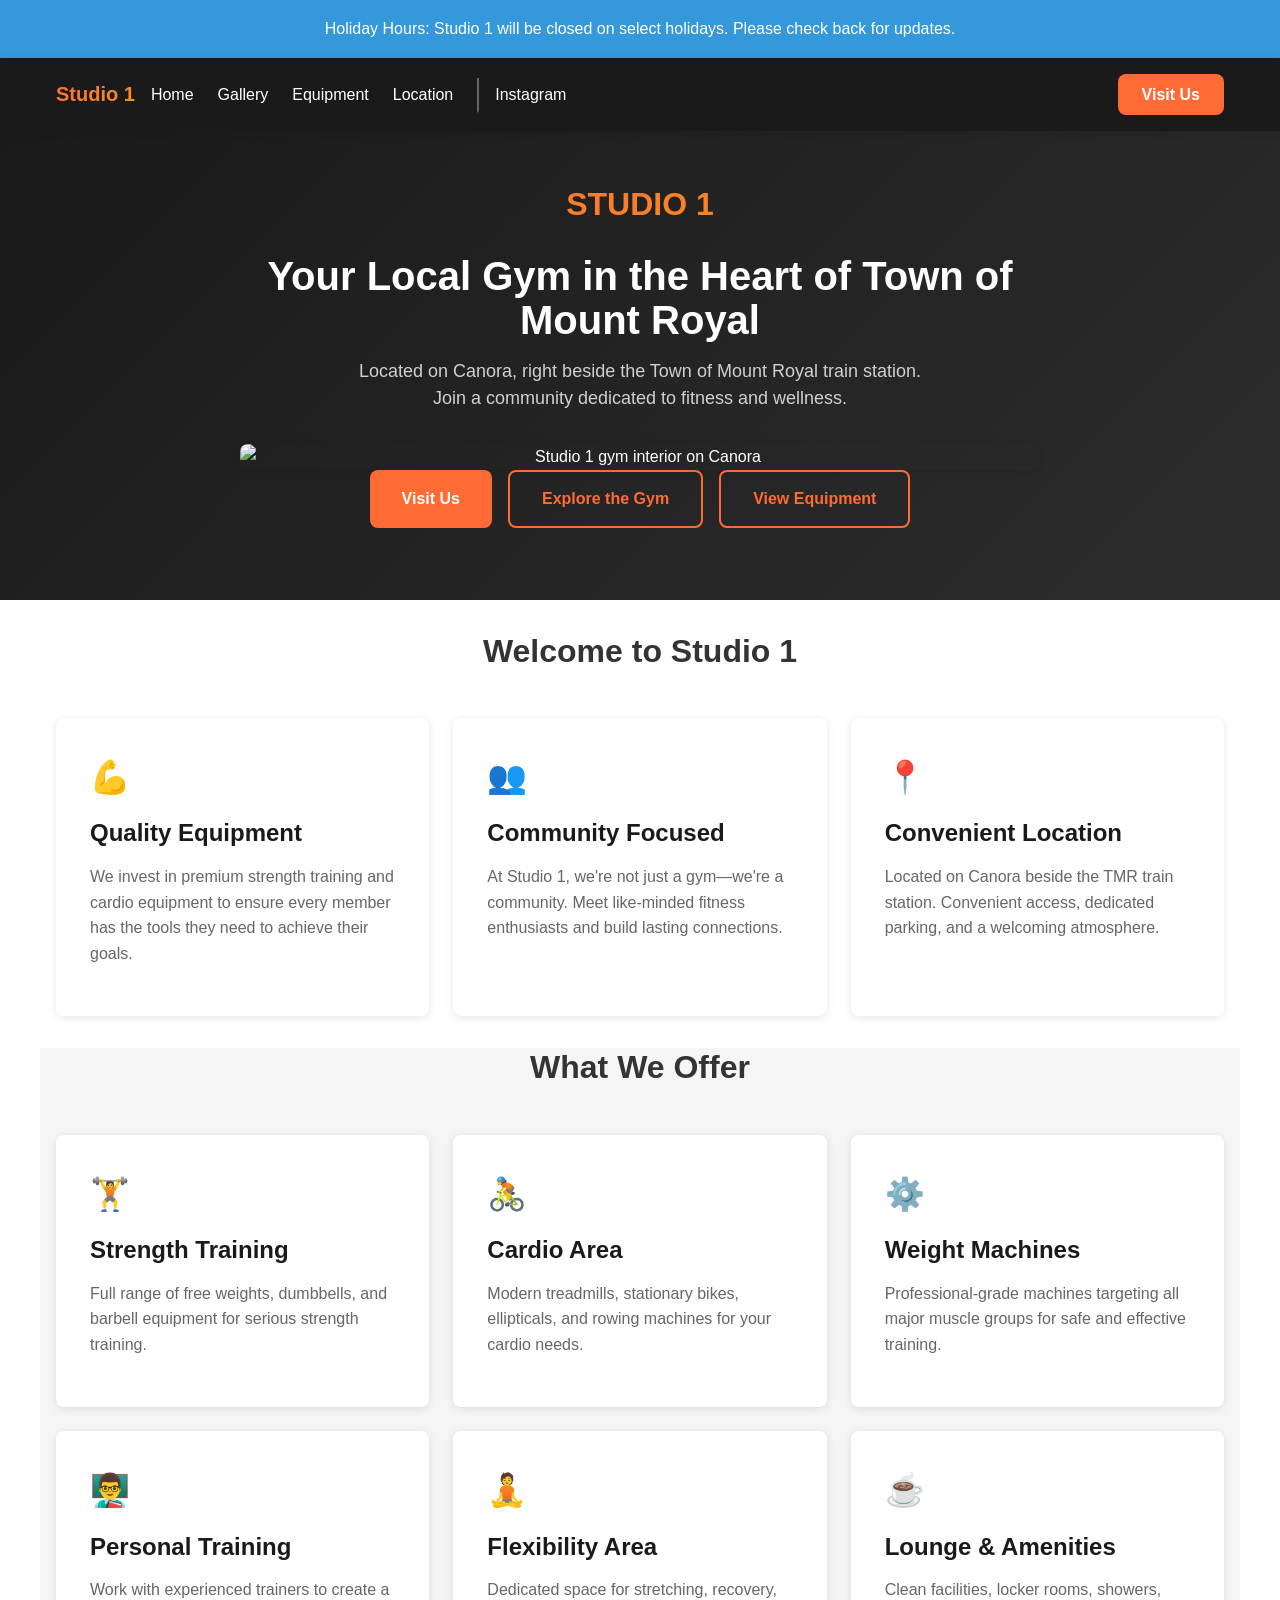
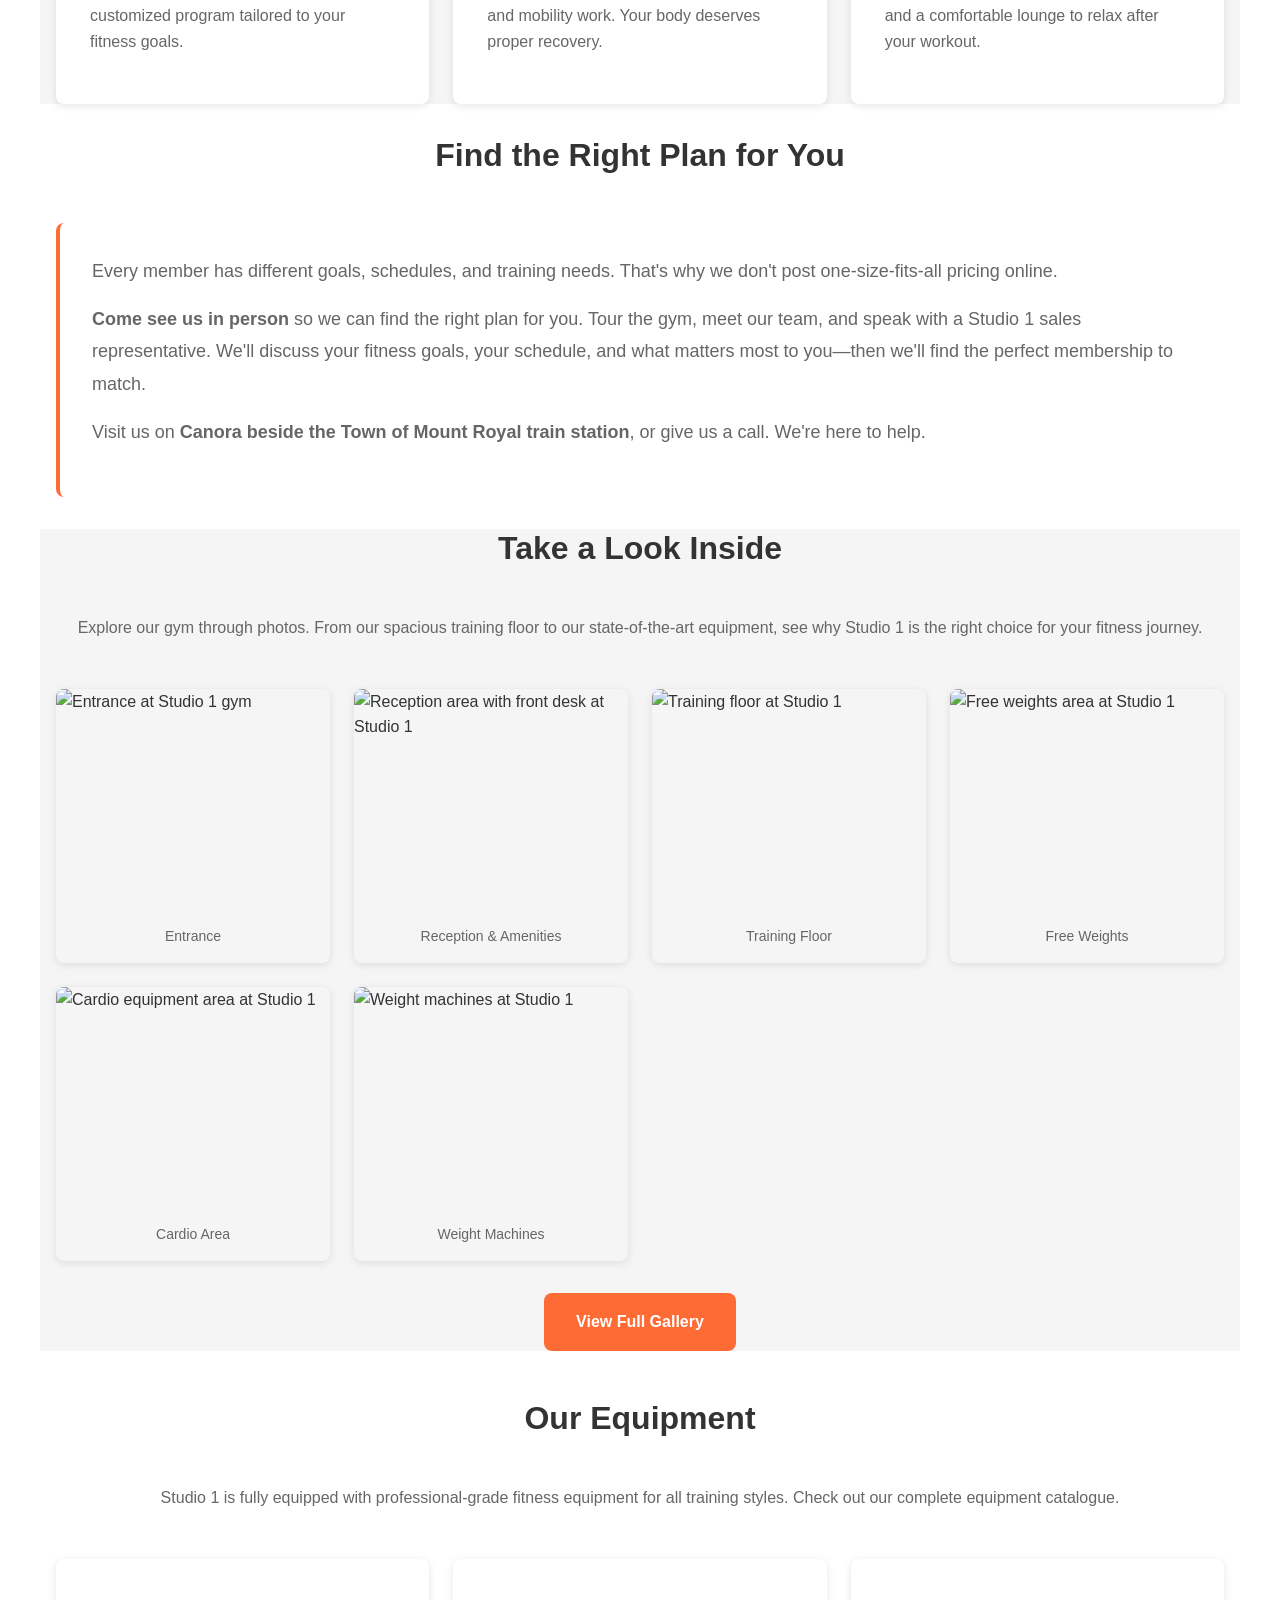
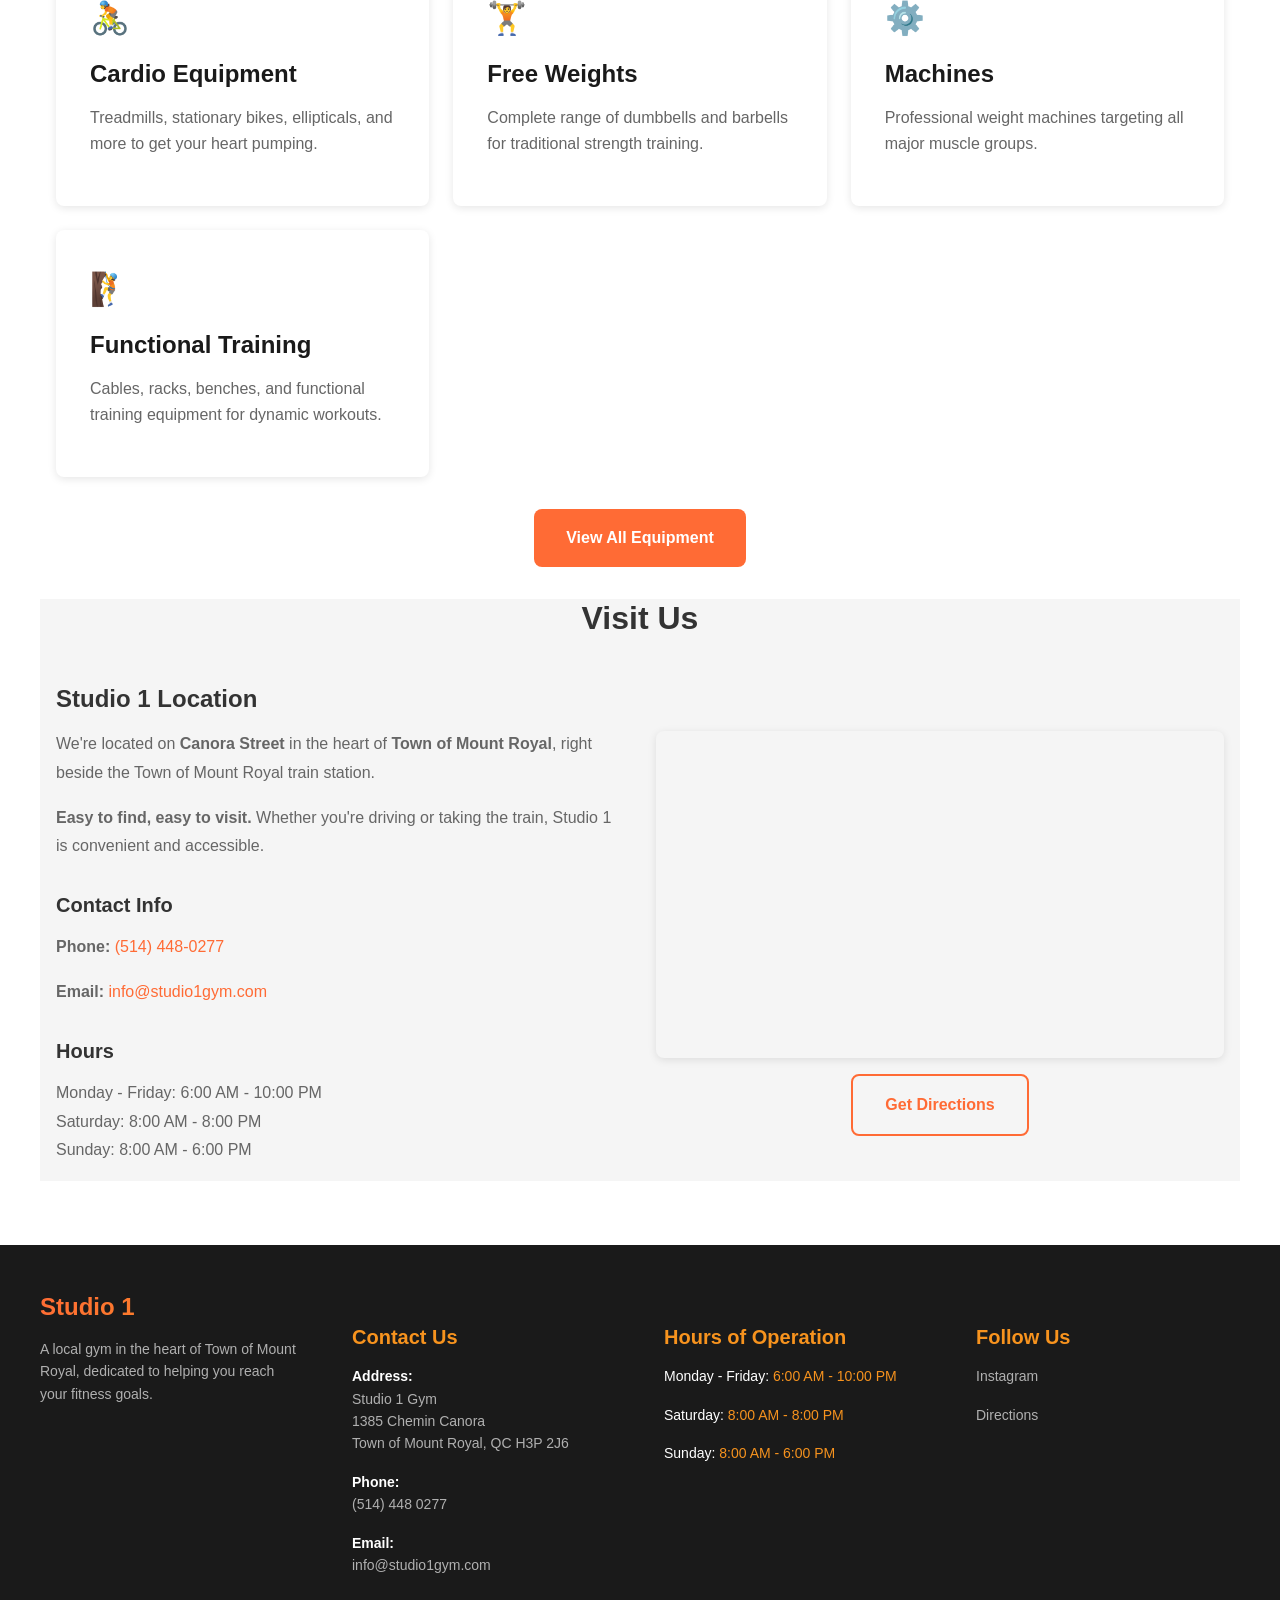
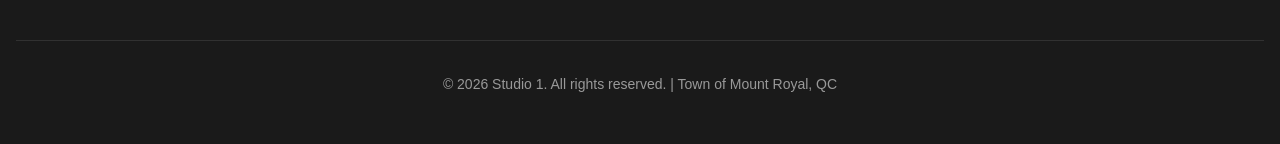
==== commit d54e0c63: "Add full Atlantis equipment placeholders and refined catalogue grid" ====
--- a/index.html
+++ b/index.html
@@ -165,7 +165,7 @@
                     <figcaption>Weight Machines</figcaption>
                 </figure>
             </div>
-            <div style="text-align: center; margin-top: var(--spacing-xl);">
+            <div style="text-align: center; margin-top: var(--spacing-xl); margin-bottom: var(--spacing-2xl);">
                 <a href="gallery.html" class="btn btn-primary">View Full Gallery</a>
             </div>
         </section>
--- a/css/styles.css
+++ b/css/styles.css
@@ -291,9 +291,9 @@
 .hero {
     background: linear-gradient(135deg, var(--primary-color) 0%, #2d2d2d 100%);
     color: var(--white);
-    padding: var(--spacing-3xl) var(--spacing-md);
+    padding: var(--spacing-2xl) var(--spacing-md);
     text-align: center;
-    min-height: 60vh;
+    min-height: 50vh;
     display: flex;
     align-items: center;
     justify-content: center;
@@ -371,12 +371,13 @@
 
 .btn-secondary {
     background-color: transparent;
-    color: var(--white);
+    color: var(--secondary-color);
     border: 2px solid var(--secondary-color);
 }
 
 .btn-secondary:hover {
     background-color: var(--secondary-color);
+    color: var(--white);
 }
 
 .btn:focus {
@@ -530,6 +531,17 @@
     margin-bottom: var(--spacing-lg);
 }
 
+.equipment-category .cards-grid {
+    grid-template-columns: 1fr;
+    gap: var(--spacing-lg);
+}
+
+@media (min-width: 1024px) {
+    .equipment-category .cards-grid {
+        grid-template-columns: repeat(2, minmax(320px, 1fr));
+    }
+}
+
 .equipment-card {
     background-color: var(--white);
     border-radius: var(--border-radius);
@@ -545,18 +557,116 @@
 
 .equipment-image {
     width: 100%;
-    height: 200px;
+    height: 260px;
     background-color: var(--light-bg);
     display: flex;
     align-items: center;
     justify-content: center;
     overflow: hidden;
-}
-
-.equipment-image img {
+    position: relative;
+}
+
+.equipment-carousel {
+    width: 100%;
+    height: 100%;
+    position: relative;
+}
+
+.carousel-track {
+    display: flex;
+    width: 100%;
+    height: 100%;
+    transition: transform 0.3s ease;
+}
+
+.carousel-slide {
+    min-width: 100%;
+    height: 100%;
+    flex-shrink: 0;
+    display: flex;
+    align-items: center;
+    justify-content: center;
+    background-color: var(--light-bg);
+    position: relative;
+}
+
+.carousel-slide img {
     width: 100%;
     height: 100%;
     object-fit: cover;
+}
+
+.carousel-controls {
+    position: absolute;
+    inset: 0;
+    display: flex;
+    align-items: center;
+    justify-content: space-between;
+    pointer-events: none;
+}
+
+.carousel-button {
+    pointer-events: all;
+    width: 2.5rem;
+    height: 2.5rem;
+    display: inline-flex;
+    align-items: center;
+    justify-content: center;
+    background-color: rgba(26, 26, 26, 0.7);
+    color: var(--white);
+    border: none;
+    border-radius: 50%;
+    cursor: pointer;
+    font-size: var(--font-size-xl);
+    transition: background-color 0.2s ease;
+}
+
+.carousel-button:hover,
+.carousel-button:focus {
+    background-color: rgba(255, 107, 53, 0.95);
+    outline: 2px solid var(--accent-color);
+    outline-offset: 2px;
+}
+
+.carousel-prev {
+    margin-left: var(--spacing-md);
+}
+
+.carousel-next {
+    margin-right: var(--spacing-md);
+}
+
+.carousel-indicators {
+    position: absolute;
+    left: 50%;
+    bottom: var(--spacing-sm);
+    transform: translateX(-50%);
+    display: flex;
+    gap: 0.5rem;
+}
+
+.carousel-dot {
+    width: 0.75rem;
+    height: 0.75rem;
+    border-radius: 50%;
+    background-color: rgba(255, 255, 255, 0.6);
+    border: none;
+    cursor: pointer;
+}
+
+.carousel-dot.active {
+    background-color: var(--secondary-color);
+}
+
+.carousel-counter {
+    position: absolute;
+    right: var(--spacing-sm);
+    bottom: var(--spacing-sm);
+    background-color: rgba(0, 0, 0, 0.7);
+    color: var(--white);
+    padding: 0.35rem 0.75rem;
+    border-radius: var(--border-radius);
+    font-size: var(--font-size-xs);
 }
 
 .equipment-info {
@@ -579,6 +689,39 @@
     font-size: var(--font-size-sm);
     margin-bottom: var(--spacing-md);
     font-weight: 600;
+}
+
+.equipment-meta {
+    display: flex;
+    flex-wrap: wrap;
+    gap: var(--spacing-sm);
+    margin-bottom: var(--spacing-md);
+    align-items: center;
+}
+
+.equipment-code {
+    color: var(--secondary-color);
+    font-size: var(--font-size-sm);
+    font-weight: 700;
+}
+
+.equipment-brand {
+    color: var(--primary-color);
+    font-size: var(--font-size-sm);
+    margin-bottom: var(--spacing-md);
+}
+
+.equipment-source-link {
+    display: inline-block;
+    margin-top: var(--spacing-md);
+    color: var(--secondary-color);
+    font-weight: 700;
+    text-decoration: none;
+}
+
+.equipment-source-link:hover,
+.equipment-source-link:focus {
+    text-decoration: underline;
 }
 
 .equipment-description {
